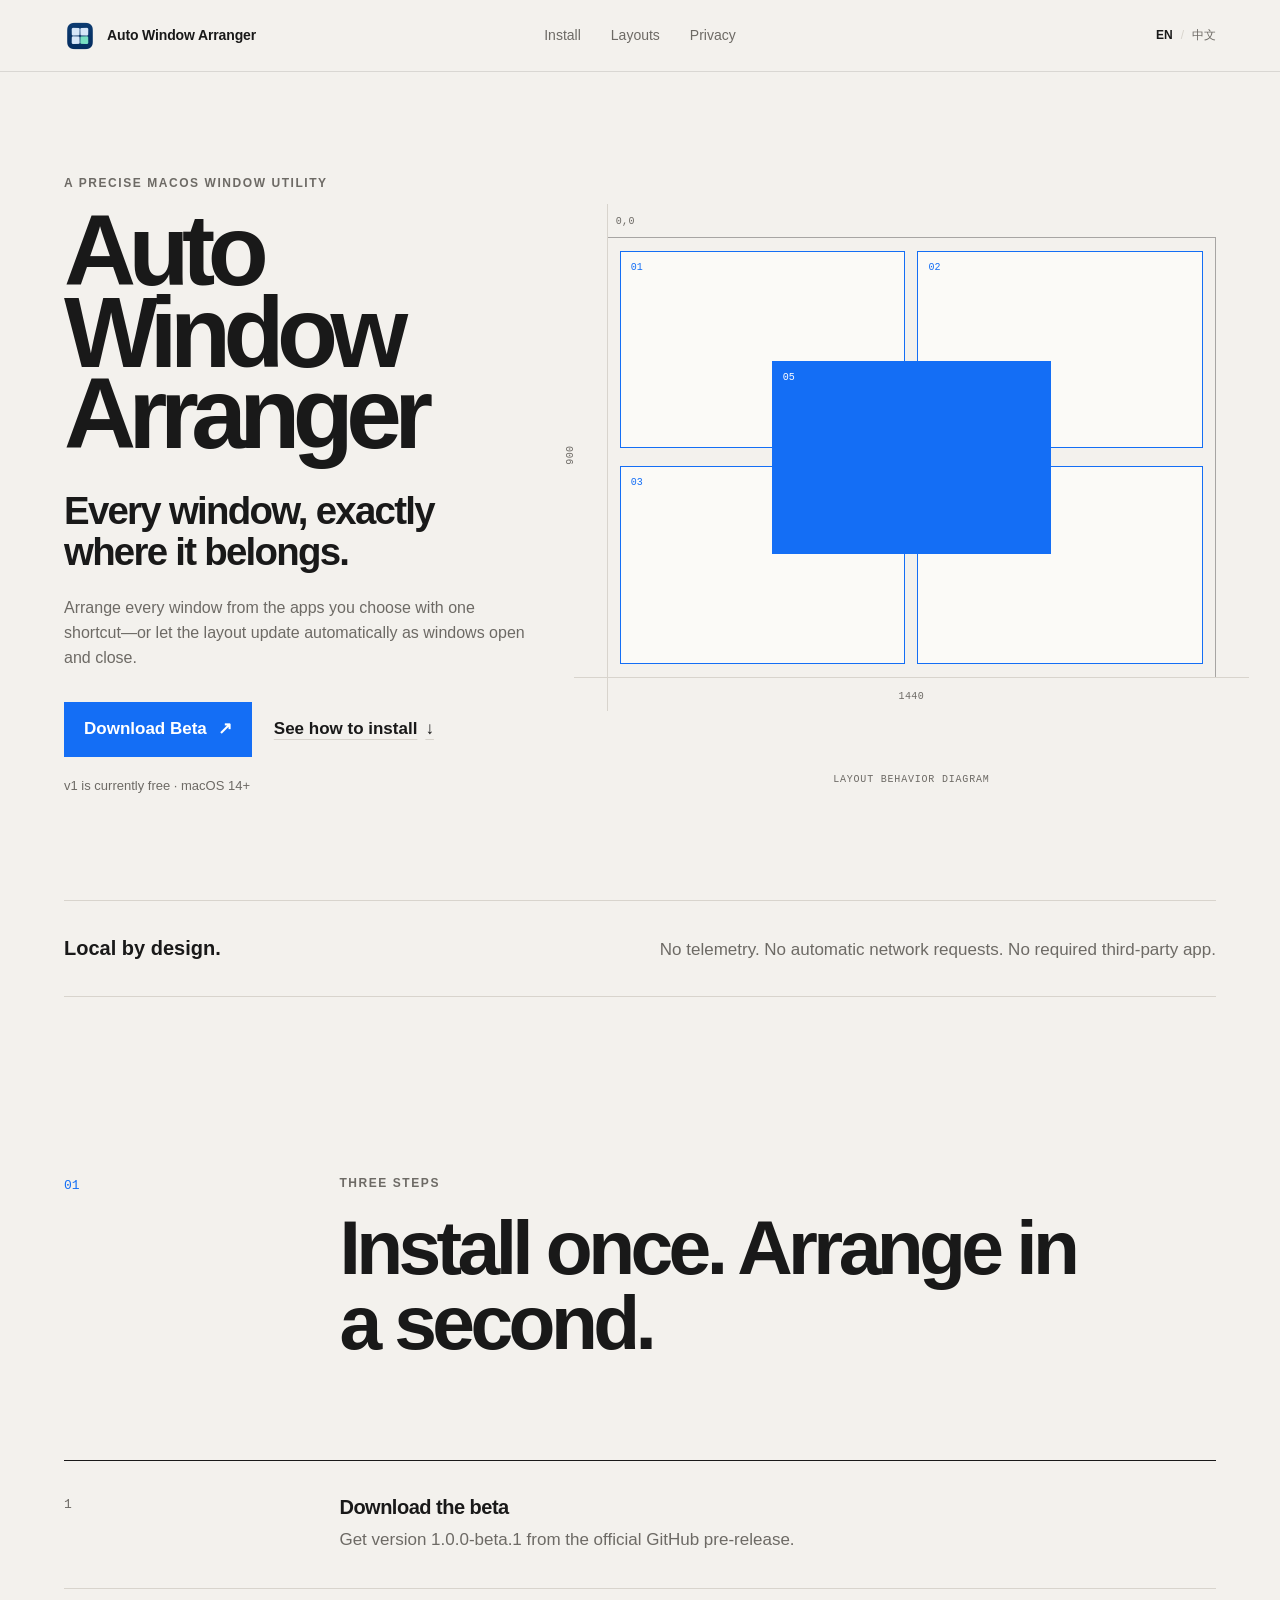
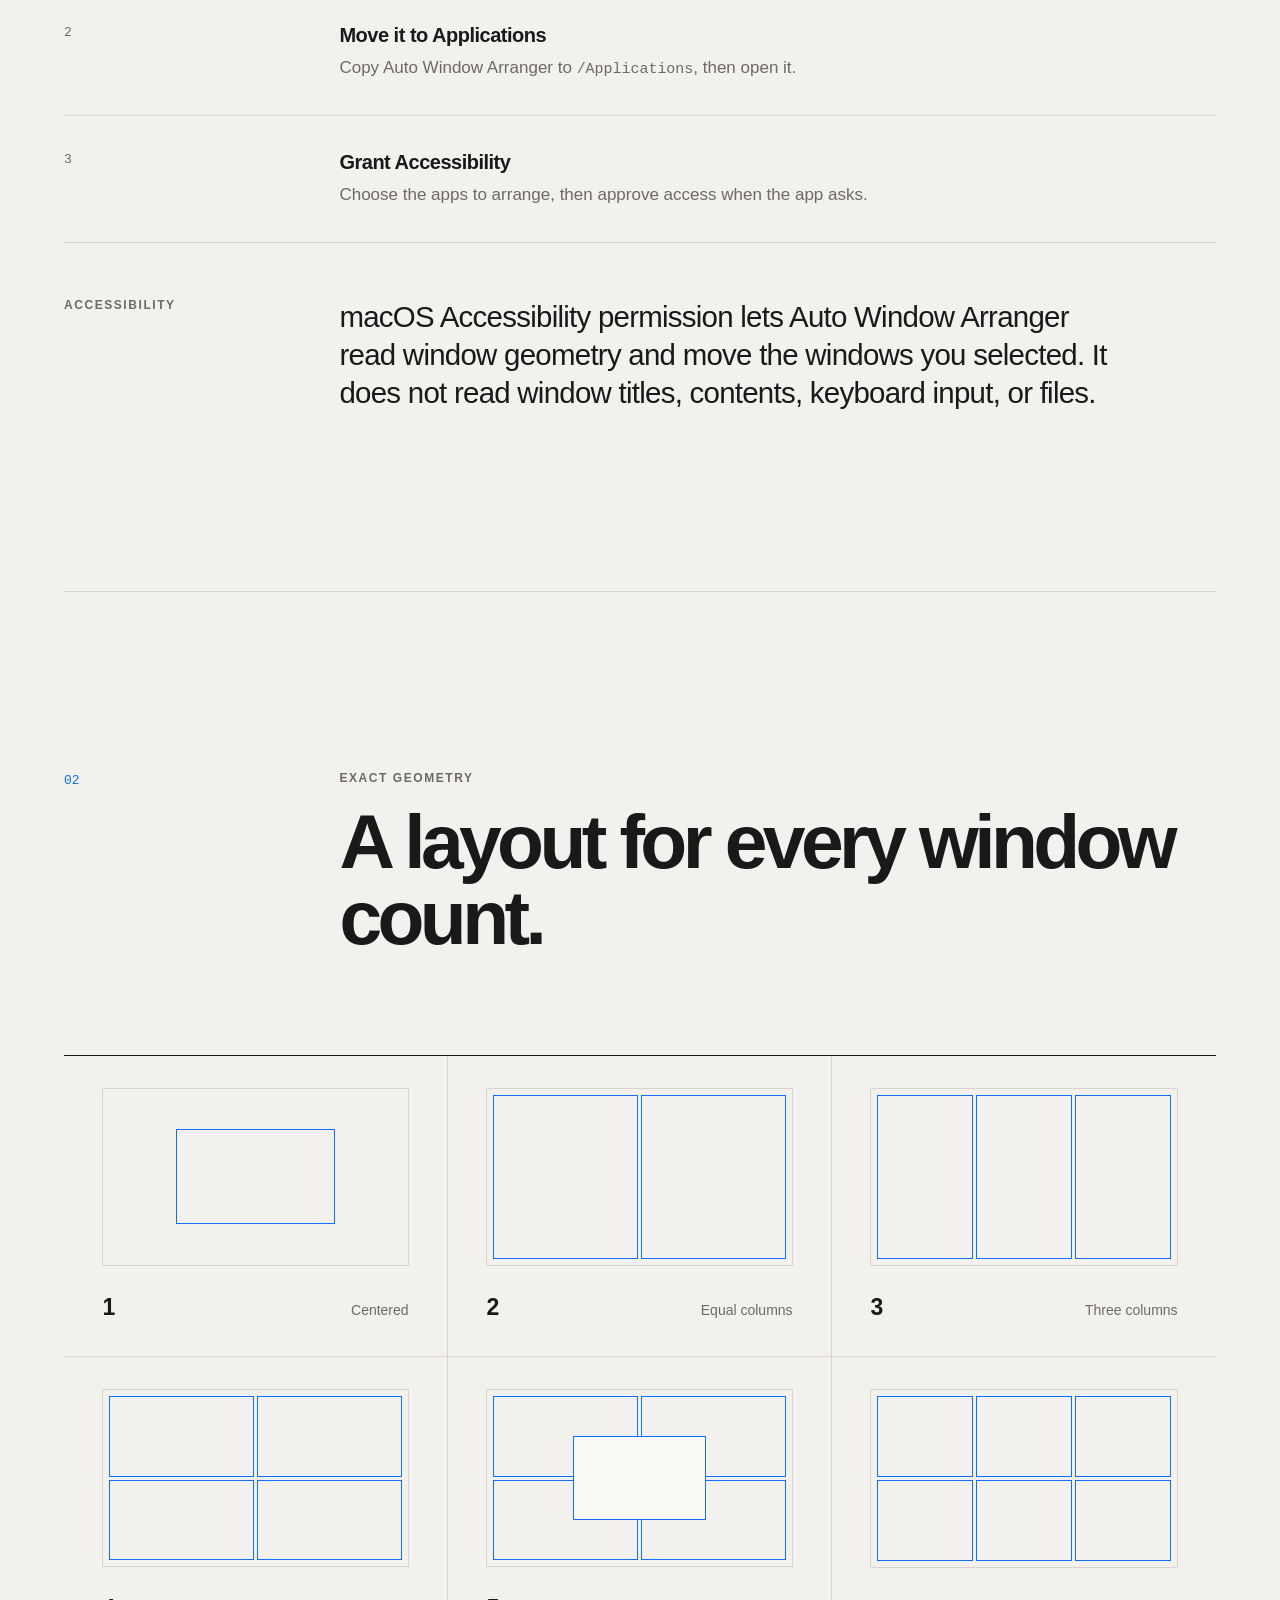
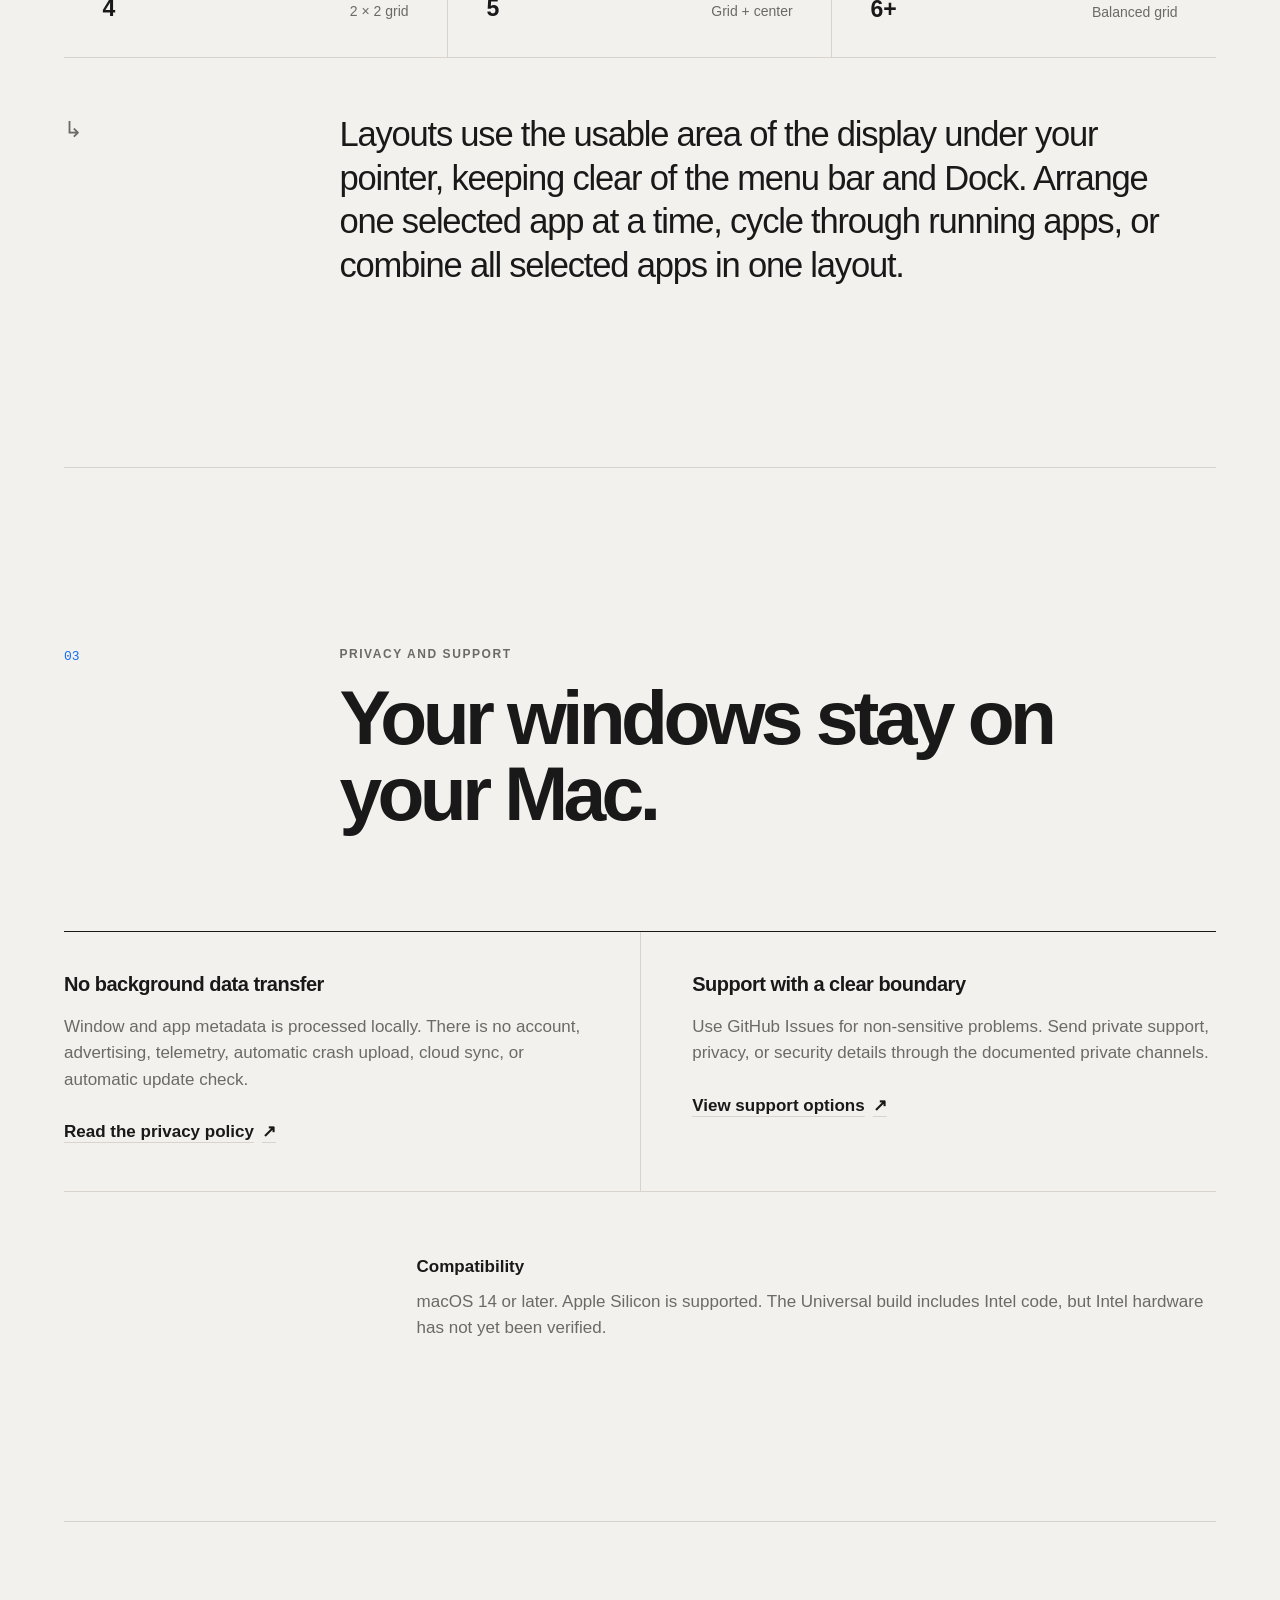
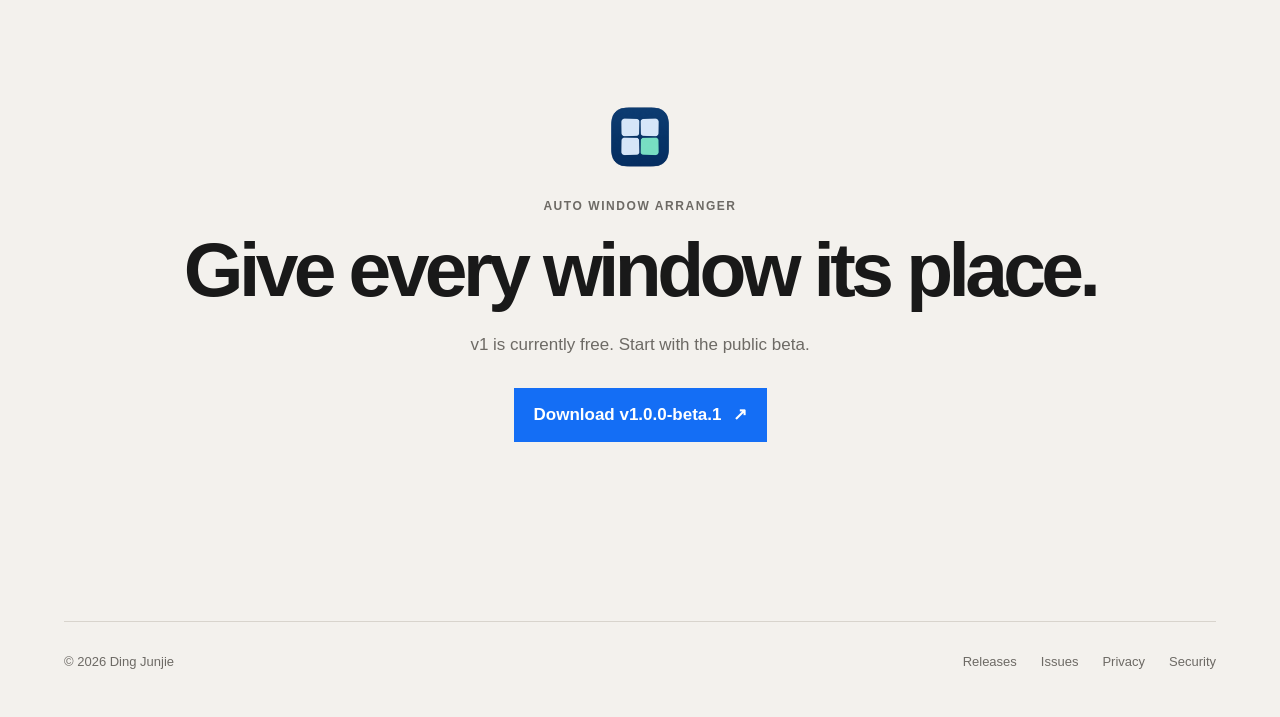
==== index.html @ bfa70429 "Publish beta website and documentation" ====
<!doctype html>
<html lang="en" data-current-language="en">
  <head>
    <meta charset="utf-8">
    <meta name="viewport" content="width=device-width, initial-scale=1">
    <meta name="color-scheme" content="light">
    <meta
      name="description"
      content="Auto Window Arranger precisely arranges the windows of apps you choose on macOS."
    >
    <title>Auto Window Arranger — Precise window layouts for macOS</title>
    <link rel="icon" type="image/png" href="assets/app-icon.png">
    <link rel="stylesheet" href="styles.css">
    <script src="app.js" defer></script>
  </head>
  <body>
    <a class="skip-link" href="#main-content">
      <span data-language="en">Skip to content</span>
      <span data-language="zh">跳到正文</span>
    </a>

    <header class="site-header">
      <a class="wordmark" href="#top" aria-label="Auto Window Arranger home">
        <img src="assets/app-icon.png" alt="" width="32" height="32">
        <span>Auto Window Arranger</span>
      </a>

      <nav class="site-nav" aria-label="Primary navigation">
        <a href="#install">
          <span data-language="en">Install</span>
          <span data-language="zh">安装</span>
        </a>
        <a href="#layouts">
          <span data-language="en">Layouts</span>
          <span data-language="zh">布局</span>
        </a>
        <a href="#privacy">
          <span data-language="en">Privacy</span>
          <span data-language="zh">隐私</span>
        </a>
      </nav>

      <div class="language-switch" aria-label="Language">
        <button type="button" data-language-option="en" aria-pressed="true">EN</button>
        <span aria-hidden="true">/</span>
        <button type="button" data-language-option="zh" aria-pressed="false">中文</button>
      </div>
    </header>

    <main id="main-content">
      <section class="hero" id="top">
        <div class="hero-copy">
          <p class="eyebrow">
            <span data-language="en">A precise macOS window utility</span>
            <span data-language="zh">精确的 macOS 窗口工具</span>
          </p>
          <h1>Auto Window<br>Arranger</h1>
          <p class="hero-promise">
            <span data-language="en">Every window, exactly where it belongs.</span>
            <span data-language="zh">让每个窗口，准确就位。</span>
          </p>
          <p class="hero-summary">
            <span data-language="en">
              Arrange every window from the apps you choose with one shortcut—or let the layout
              update automatically as windows open and close.
            </span>
            <span data-language="zh">
              一次快捷键，排列你所选 App 的全部窗口；窗口打开或关闭后，也可自动更新布局。
            </span>
          </p>
          <div class="hero-actions">
            <a
              class="button button-primary"
              href="https://github.com/junjie-xyz/auto-window-arranger/releases/tag/v1.0.0-beta.1"
            >
              <span data-language="en">Download Beta</span>
              <span data-language="zh">下载 Beta</span>
              <span aria-hidden="true">↗</span>
            </a>
            <a class="text-link" href="#install">
              <span data-language="en">See how to install</span>
              <span data-language="zh">查看安装步骤</span>
              <span aria-hidden="true">↓</span>
            </a>
          </div>
          <p class="availability">
            <span data-language="en">v1 is currently free · macOS 14+</span>
            <span data-language="zh">v1 当前免费 · 需要 macOS 14+</span>
          </p>
        </div>

        <figure class="geometry-stage">
          <div
            class="screen-outline"
            role="img"
            aria-label="Layout behavior diagram: five windows arranged into a precise grid, with the fifth centered above four equal tiles"
            data-aria-label-en="Layout behavior diagram: five windows arranged into a precise grid, with the fifth centered above four equal tiles"
            data-aria-label-zh="布局行为示意：五个窗口排列成精确网格，第五个窗口在四个等大窗口上方居中叠放"
          >
            <span class="screen-origin">0,0</span>
            <div class="window-tile window-tile-one"><span>01</span></div>
            <div class="window-tile window-tile-two"><span>02</span></div>
            <div class="window-tile window-tile-three"><span>03</span></div>
            <div class="window-tile window-tile-four"><span>04</span></div>
            <div class="window-tile window-tile-five"><span>05</span></div>
            <span class="dimension dimension-width">1440</span>
            <span class="dimension dimension-height">900</span>
          </div>
          <figcaption>
            <span data-language="en">Layout behavior diagram</span>
            <span data-language="zh">布局行为示意</span>
          </figcaption>
        </figure>
      </section>

      <section class="fact-line reveal" aria-label="Product facts">
        <p>
          <strong>
            <span data-language="en">Local by design.</span>
            <span data-language="zh">默认只在本机运行。</span>
          </strong>
          <span data-language="en">No telemetry. No automatic network requests. No required third-party app.</span>
          <span data-language="zh">无遥测、无自动联网，也不要求安装任何第三方 App。</span>
        </p>
      </section>

      <section class="section install-section" id="install">
        <div class="section-heading reveal">
          <p class="section-number">01</p>
          <div>
            <p class="eyebrow">
              <span data-language="en">Three steps</span>
              <span data-language="zh">三步开始</span>
            </p>
            <h2>
              <span data-language="en">Install once. Arrange in a second.</span>
              <span data-language="zh">安装一次，一秒排好。</span>
            </h2>
          </div>
        </div>

        <ol class="steps">
          <li class="reveal">
            <span class="step-index">1</span>
            <div>
              <h3>
                <span data-language="en">Download the beta</span>
                <span data-language="zh">下载 Beta</span>
              </h3>
              <p>
                <span data-language="en">Get version 1.0.0-beta.1 from the official GitHub pre-release.</span>
                <span data-language="zh">从官方 GitHub 预发布页面获取 1.0.0-beta.1。</span>
              </p>
            </div>
          </li>
          <li class="reveal">
            <span class="step-index">2</span>
            <div>
              <h3>
                <span data-language="en">Move it to Applications</span>
                <span data-language="zh">移入“应用程序”</span>
              </h3>
              <p>
                <span data-language="en">Copy Auto Window Arranger to <code>/Applications</code>, then open it.</span>
                <span data-language="zh">将 Auto Window Arranger 复制到 <code>/Applications</code>，然后打开。</span>
              </p>
            </div>
          </li>
          <li class="reveal">
            <span class="step-index">3</span>
            <div>
              <h3>
                <span data-language="en">Grant Accessibility</span>
                <span data-language="zh">授予辅助功能权限</span>
              </h3>
              <p>
                <span data-language="en">Choose the apps to arrange, then approve access when the app asks.</span>
                <span data-language="zh">选择要排列的 App，并在应用说明用途后主动授权。</span>
              </p>
            </div>
          </li>
        </ol>

        <div class="permission-note reveal">
          <p class="eyebrow">Accessibility</p>
          <p>
            <span data-language="en">
              macOS Accessibility permission lets Auto Window Arranger read window geometry and move
              the windows you selected. It does not read window titles, contents, keyboard input, or files.
            </span>
            <span data-language="zh">
              macOS 辅助功能权限让 Auto Window Arranger 读取窗口几何信息并移动你所选 App 的窗口；
              应用不会读取窗口标题、正文、键盘输入或文件。
            </span>
          </p>
        </div>
      </section>

      <section class="section layout-section" id="layouts">
        <div class="section-heading reveal">
          <p class="section-number">02</p>
          <div>
            <p class="eyebrow">
              <span data-language="en">Exact geometry</span>
              <span data-language="zh">精确几何</span>
            </p>
            <h2>
              <span data-language="en">A layout for every window count.</span>
              <span data-language="zh">每种窗口数量，都有清晰布局。</span>
            </h2>
          </div>
        </div>

        <div class="layout-list">
          <article class="layout-item reveal">
            <div class="layout-diagram layout-one" aria-hidden="true"><i></i></div>
            <div><strong>1</strong><span data-language="en">Centered</span><span data-language="zh">原尺寸居中</span></div>
          </article>
          <article class="layout-item reveal">
            <div class="layout-diagram layout-two" aria-hidden="true"><i></i><i></i></div>
            <div><strong>2</strong><span data-language="en">Equal columns</span><span data-language="zh">左右等分</span></div>
          </article>
          <article class="layout-item reveal">
            <div class="layout-diagram layout-three" aria-hidden="true"><i></i><i></i><i></i></div>
            <div><strong>3</strong><span data-language="en">Three columns</span><span data-language="zh">横向三等分</span></div>
          </article>
          <article class="layout-item reveal">
            <div class="layout-diagram layout-four" aria-hidden="true"><i></i><i></i><i></i><i></i></div>
            <div><strong>4</strong><span data-language="en">2 × 2 grid</span><span data-language="zh">2 × 2 宫格</span></div>
          </article>
          <article class="layout-item reveal">
            <div class="layout-diagram layout-five" aria-hidden="true"><i></i><i></i><i></i><i></i><i></i></div>
            <div><strong>5</strong><span data-language="en">Grid + center</span><span data-language="zh">宫格 + 居中叠放</span></div>
          </article>
          <article class="layout-item reveal">
            <div class="layout-diagram layout-six" aria-hidden="true"><i></i><i></i><i></i><i></i><i></i><i></i></div>
            <div><strong>6+</strong><span data-language="en">Balanced grid</span><span data-language="zh">自动等分网格</span></div>
          </article>
        </div>

        <div class="layout-copy reveal">
          <p>
            <span data-language="en">
              Layouts use the usable area of the display under your pointer, keeping clear of the menu bar and Dock.
              Arrange one selected app at a time, cycle through running apps, or combine all selected apps in one layout.
            </span>
            <span data-language="zh">
              布局使用鼠标所在显示器的可用区域，不遮挡菜单栏和 Dock。你可以一次排列一个所选 App、
              在运行中的 App 之间循环，或把所有所选 App 合并到同一布局。
            </span>
          </p>
        </div>
      </section>

      <section class="section trust-section" id="privacy">
        <div class="section-heading reveal">
          <p class="section-number">03</p>
          <div>
            <p class="eyebrow">
              <span data-language="en">Privacy and support</span>
              <span data-language="zh">隐私与支持</span>
            </p>
            <h2>
              <span data-language="en">Your windows stay on your Mac.</span>
              <span data-language="zh">你的窗口信息留在 Mac 上。</span>
            </h2>
          </div>
        </div>

        <div class="trust-columns">
          <div class="trust-column reveal">
            <h3>
              <span data-language="en">No background data transfer</span>
              <span data-language="zh">不在后台传输数据</span>
            </h3>
            <p>
              <span data-language="en">
                Window and app metadata is processed locally. There is no account, advertising, telemetry,
                automatic crash upload, cloud sync, or automatic update check.
              </span>
              <span data-language="zh">
                窗口与 App 元数据只在本机处理。应用不含账号、广告、遥测、自动崩溃上传、云同步或自动更新检查。
              </span>
            </p>
            <a class="text-link" href="https://github.com/junjie-xyz/auto-window-arranger/blob/main/docs/PRIVACY.md">
              <span data-language="en">Read the privacy policy</span>
              <span data-language="zh">阅读隐私政策</span>
              <span aria-hidden="true">↗</span>
            </a>
          </div>
          <div class="trust-column reveal">
            <h3>
              <span data-language="en">Support with a clear boundary</span>
              <span data-language="zh">边界清晰的支持渠道</span>
            </h3>
            <p>
              <span data-language="en">
                Use GitHub Issues for non-sensitive problems. Send private support, privacy, or security details through the documented private channels.
              </span>
              <span data-language="zh">
                非敏感问题请使用 GitHub Issues；私密支持、隐私或安全信息请通过文档中的私下渠道提交。
              </span>
            </p>
            <a class="text-link" href="https://github.com/junjie-xyz/auto-window-arranger/blob/main/docs/SUPPORT.md">
              <span data-language="en">View support options</span>
              <span data-language="zh">查看支持方式</span>
              <span aria-hidden="true">↗</span>
            </a>
          </div>
        </div>

        <div class="compatibility reveal">
          <p>
            <strong>
              <span data-language="en">Compatibility</span>
              <span data-language="zh">兼容性</span>
            </strong>
            <span data-language="en">
              macOS 14 or later. Apple Silicon is supported. The Universal build includes Intel code,
              but Intel hardware has not yet been verified.
            </span>
            <span data-language="zh">
              需要 macOS 14 或更高版本。支持 Apple Silicon。Universal 包含 Intel 代码，但 Intel 真机尚未验证。
            </span>
          </p>
        </div>
      </section>

      <section class="final-cta reveal">
        <img src="assets/app-icon.png" alt="" width="72" height="72">
        <p class="eyebrow">Auto Window Arranger</p>
        <h2>
          <span data-language="en">Give every window its place.</span>
          <span data-language="zh">让每个窗口，各就各位。</span>
        </h2>
        <p>
          <span data-language="en">v1 is currently free. Start with the public beta.</span>
          <span data-language="zh">v1 当前免费，从公开 Beta 开始使用。</span>
        </p>
        <a
          class="button button-primary"
          href="https://github.com/junjie-xyz/auto-window-arranger/releases/tag/v1.0.0-beta.1"
        >
          <span data-language="en">Download v1.0.0-beta.1</span>
          <span data-language="zh">下载 v1.0.0-beta.1</span>
          <span aria-hidden="true">↗</span>
        </a>
      </section>
    </main>

    <footer class="site-footer">
      <p>© 2026 Ding Junjie</p>
      <nav aria-label="Footer navigation">
        <a href="https://github.com/junjie-xyz/auto-window-arranger/releases">Releases</a>
        <a href="https://github.com/junjie-xyz/auto-window-arranger/issues">Issues</a>
        <a href="https://github.com/junjie-xyz/auto-window-arranger/blob/main/docs/PRIVACY.md">Privacy</a>
        <a href="https://github.com/junjie-xyz/auto-window-arranger/blob/main/SECURITY.md">Security</a>
      </nav>
    </footer>
  </body>
</html>
---- styles.css ----
:root {
  --background: #f3f1ed;
  --surface: #fbfaf7;
  --ink: #191919;
  --muted: #6d6a65;
  --line: #d8d4cd;
  --accent: #146ef5;
  --accent-dark: #0758ca;
  --header-height: 72px;
  --page-gutter: clamp(20px, 5vw, 80px);
  --content-width: 1280px;
}

* {
  box-sizing: border-box;
}

html {
  scroll-behavior: smooth;
}

body {
  margin: 0;
  background: var(--background);
  color: var(--ink);
  font-family: -apple-system, BlinkMacSystemFont, "SF Pro Text", "Helvetica Neue", sans-serif;
  font-size: 17px;
  line-height: 1.55;
  text-rendering: optimizeLegibility;
}

button,
a {
  font: inherit;
}

a {
  color: inherit;
}

img {
  display: block;
  max-width: 100%;
}

[data-language="zh"] {
  display: none;
}

html[data-current-language="zh"] [data-language="en"] {
  display: none;
}

html[data-current-language="zh"] [data-language="zh"] {
  display: inline;
}

.skip-link {
  position: fixed;
  top: 10px;
  left: 10px;
  z-index: 100;
  padding: 10px 14px;
  background: var(--ink);
  color: white;
  text-decoration: none;
  transform: translateY(-150%);
}

.skip-link:focus {
  transform: translateY(0);
}

.site-header {
  position: relative;
  z-index: 20;
  height: var(--header-height);
  display: grid;
  grid-template-columns: 1fr auto 1fr;
  align-items: center;
  gap: 24px;
  padding: 0 var(--page-gutter);
  border-bottom: 1px solid rgba(25, 25, 25, 0.12);
}

.wordmark {
  display: inline-flex;
  align-items: center;
  gap: 11px;
  width: fit-content;
  color: var(--ink);
  font-size: 14px;
  font-weight: 650;
  letter-spacing: -0.01em;
  text-decoration: none;
}

.wordmark img {
  border-radius: 8px;
}

.site-nav {
  display: flex;
  align-items: center;
  gap: 30px;
  font-size: 14px;
}

.site-nav a,
.site-footer a {
  color: var(--muted);
  text-decoration: none;
  transition: color 160ms ease;
}

.site-nav a:hover,
.site-footer a:hover {
  color: var(--accent);
}

.language-switch {
  justify-self: end;
  display: flex;
  align-items: center;
  gap: 8px;
  color: var(--line);
  font-size: 12px;
}

.language-switch button {
  padding: 4px 0;
  border: 0;
  background: transparent;
  color: var(--muted);
  cursor: pointer;
}

.language-switch button[aria-pressed="true"] {
  color: var(--ink);
  font-weight: 700;
}

.language-switch button:hover {
  color: var(--accent);
}

.hero {
  min-height: calc(100svh - var(--header-height));
  display: grid;
  grid-template-columns: minmax(310px, 0.88fr) minmax(440px, 1.12fr);
  align-items: center;
  gap: clamp(30px, 5vw, 100px);
  padding: clamp(56px, 8vh, 100px) var(--page-gutter);
  overflow: hidden;
}

.hero-copy {
  position: relative;
  z-index: 2;
  min-width: 0;
  max-width: 670px;
}

.eyebrow {
  margin: 0 0 18px;
  color: var(--muted);
  font-size: 12px;
  font-weight: 700;
  letter-spacing: 0.13em;
  line-height: 1.3;
  text-transform: uppercase;
}

h1,
h2,
h3,
p {
  text-wrap: pretty;
}

h1 {
  margin: 0;
  font-size: clamp(64px, 7.8vw, 130px);
  font-weight: 720;
  letter-spacing: -0.075em;
  line-height: 0.82;
}

.hero-promise {
  max-width: 570px;
  margin: 36px 0 0;
  font-size: clamp(27px, 3vw, 46px);
  font-weight: 590;
  letter-spacing: -0.045em;
  line-height: 1.05;
}

.hero-summary {
  max-width: 590px;
  margin: 24px 0 0;
  color: var(--muted);
  font-size: clamp(16px, 1.2vw, 19px);
}

.hero-actions {
  display: flex;
  align-items: center;
  flex-wrap: wrap;
  gap: 22px;
  margin-top: 32px;
}

.button {
  display: inline-flex;
  align-items: center;
  justify-content: center;
  gap: 11px;
  min-height: 50px;
  padding: 13px 19px;
  border: 1px solid transparent;
  text-decoration: none;
  transition: background-color 160ms ease, border-color 160ms ease, transform 160ms ease;
}

.button-primary {
  background: var(--accent);
  color: white;
  font-weight: 650;
}

.button-primary:hover {
  background: var(--accent-dark);
  transform: translateY(-2px);
}

.text-link {
  display: inline-flex;
  align-items: center;
  gap: 8px;
  color: var(--ink);
  font-weight: 620;
  text-decoration-color: var(--line);
  text-decoration-thickness: 1px;
  text-underline-offset: 5px;
  transition: color 160ms ease, text-decoration-color 160ms ease;
}

.text-link:hover {
  color: var(--accent);
  text-decoration-color: var(--accent);
}

.availability {
  margin: 19px 0 0;
  color: var(--muted);
  font-size: 13px;
}

.geometry-stage {
  position: relative;
  min-height: min(67vh, 720px);
  display: grid;
  grid-template-rows: 1fr auto;
  place-items: center;
  gap: 42px;
  margin: 0;
}

.geometry-stage figcaption {
  color: var(--muted);
  font-family: ui-monospace, "SFMono-Regular", Menlo, monospace;
  font-size: 10px;
  letter-spacing: 0.08em;
  text-transform: uppercase;
}

.screen-outline {
  position: relative;
  width: min(100%, 720px);
  aspect-ratio: 1.38;
  border: 1px solid rgba(25, 25, 25, 0.35);
}

.screen-outline::before,
.screen-outline::after {
  position: absolute;
  content: "";
  background: var(--line);
}

.screen-outline::before {
  right: -34px;
  bottom: -1px;
  left: -34px;
  height: 1px;
}

.screen-outline::after {
  top: -34px;
  bottom: -34px;
  left: -1px;
  width: 1px;
}

.screen-origin,
.dimension {
  position: absolute;
  color: var(--muted);
  font-family: ui-monospace, "SFMono-Regular", Menlo, monospace;
  font-size: 10px;
  letter-spacing: 0.04em;
}

.screen-origin {
  top: -24px;
  left: 8px;
}

.dimension-width {
  bottom: -27px;
  left: 50%;
  transform: translateX(-50%);
}

.dimension-height {
  top: 50%;
  left: -47px;
  transform: rotate(-90deg) translateX(50%);
}

.window-tile {
  position: absolute;
  border: 1px solid var(--accent);
  background: var(--surface);
  color: var(--accent);
  transition: background-color 220ms ease, color 220ms ease, transform 220ms ease;
}

.window-tile span {
  position: absolute;
  top: 8px;
  left: 10px;
  font-family: ui-monospace, "SFMono-Regular", Menlo, monospace;
  font-size: 10px;
}

.window-tile-one {
  top: 3%;
  left: 2%;
  width: 47%;
  height: 45%;
}

.window-tile-two {
  top: 3%;
  right: 2%;
  width: 47%;
  height: 45%;
}

.window-tile-three {
  bottom: 3%;
  left: 2%;
  width: 47%;
  height: 45%;
}

.window-tile-four {
  right: 2%;
  bottom: 3%;
  width: 47%;
  height: 45%;
}

.window-tile-five {
  top: 28%;
  left: 27%;
  z-index: 2;
  width: 46%;
  height: 44%;
  background: var(--accent);
  color: white;
}

.screen-outline:hover .window-tile-five {
  transform: translate(8px, -8px);
}

.fact-line,
.section,
.final-cta,
.site-footer {
  width: min(100% - (var(--page-gutter) * 2), var(--content-width));
  margin-inline: auto;
}

.fact-line {
  padding: 32px 0;
  border-top: 1px solid var(--line);
  border-bottom: 1px solid var(--line);
}

.fact-line p {
  display: flex;
  align-items: baseline;
  justify-content: space-between;
  gap: 32px;
  margin: 0;
  color: var(--muted);
}

.fact-line strong {
  color: var(--ink);
  font-size: 20px;
}

.section {
  padding: clamp(100px, 14vw, 190px) 0;
  border-bottom: 1px solid var(--line);
}

.section-heading {
  display: grid;
  grid-template-columns: minmax(120px, 0.28fr) 1fr;
  align-items: start;
  gap: 30px;
  margin-bottom: clamp(60px, 8vw, 100px);
}

.section-number {
  margin: 0;
  color: var(--accent);
  font-family: ui-monospace, "SFMono-Regular", Menlo, monospace;
  font-size: 13px;
}

h2 {
  max-width: 900px;
  margin: 0;
  font-size: clamp(42px, 6vw, 84px);
  font-weight: 640;
  letter-spacing: -0.06em;
  line-height: 0.98;
}

h3 {
  margin: 0;
  font-size: 20px;
  font-weight: 650;
  letter-spacing: -0.025em;
  line-height: 1.2;
}

.steps {
  margin: 0;
  padding: 0;
  border-top: 1px solid var(--ink);
  list-style: none;
}

.steps li {
  display: grid;
  grid-template-columns: minmax(120px, 0.28fr) 1fr;
  gap: 30px;
  padding: 34px 0;
  border-bottom: 1px solid var(--line);
}

.step-index {
  color: var(--muted);
  font-family: ui-monospace, "SFMono-Regular", Menlo, monospace;
  font-size: 13px;
}

.steps p {
  max-width: 650px;
  margin: 8px 0 0;
  color: var(--muted);
}

code {
  font-family: ui-monospace, "SFMono-Regular", Menlo, monospace;
  font-size: 0.88em;
}

.permission-note {
  display: grid;
  grid-template-columns: minmax(120px, 0.28fr) 1fr;
  gap: 30px;
  margin-top: 55px;
}

.permission-note p:last-child {
  max-width: 790px;
  margin: 0;
  font-size: clamp(20px, 2.3vw, 32px);
  letter-spacing: -0.025em;
  line-height: 1.28;
}

.layout-list {
  display: grid;
  grid-template-columns: repeat(3, 1fr);
  border-top: 1px solid var(--ink);
}

.layout-item {
  min-width: 0;
  padding: 32px clamp(18px, 3vw, 42px) 30px;
  border-right: 1px solid var(--line);
  border-bottom: 1px solid var(--line);
}

.layout-item:nth-child(3n) {
  border-right: 0;
}

.layout-item > div:last-child {
  display: flex;
  align-items: baseline;
  justify-content: space-between;
  gap: 16px;
  margin-top: 24px;
  color: var(--muted);
  font-size: 14px;
}

.layout-item strong {
  color: var(--ink);
  font-size: 23px;
}

.layout-diagram {
  position: relative;
  display: grid;
  gap: 3px;
  width: 100%;
  aspect-ratio: 1.72;
  border: 1px solid var(--line);
  padding: 6px;
}

.layout-diagram i {
  display: block;
  border: 1px solid var(--accent);
  background: transparent;
  transition: background-color 180ms ease, transform 180ms ease;
}

.layout-item:hover .layout-diagram i {
  background: var(--accent);
}

.layout-item:hover .layout-diagram i:nth-child(even) {
  transform: translateY(-2px);
}

.layout-one {
  display: block;
}

.layout-one i {
  position: absolute;
  inset: 23% 24%;
}

.layout-two,
.layout-three {
  grid-template-columns: repeat(2, 1fr);
}

.layout-three {
  grid-template-columns: repeat(3, 1fr);
}

.layout-four,
.layout-five,
.layout-six {
  grid-template-columns: repeat(2, 1fr);
  grid-template-rows: repeat(2, 1fr);
}

.layout-five i:nth-child(5) {
  position: absolute;
  inset: 26% 28%;
  background: var(--surface);
}

.layout-item:hover .layout-five i:nth-child(5) {
  background: var(--accent);
  transform: translate(4px, -4px);
}

.layout-six {
  grid-template-columns: repeat(3, 1fr);
}

.layout-copy {
  display: grid;
  grid-template-columns: minmax(120px, 0.28fr) 1fr;
  gap: 30px;
  margin-top: 55px;
}

.layout-copy::before {
  color: var(--muted);
  content: "↳";
  font-size: 22px;
}

.layout-copy p {
  max-width: 860px;
  margin: 0;
  font-size: clamp(21px, 2.7vw, 36px);
  letter-spacing: -0.035em;
  line-height: 1.26;
}

.trust-columns {
  display: grid;
  grid-template-columns: repeat(2, 1fr);
  border-top: 1px solid var(--ink);
}

.trust-column {
  padding: 40px clamp(0px, 4vw, 60px) 46px 0;
  border-bottom: 1px solid var(--line);
}

.trust-column + .trust-column {
  padding-right: 0;
  padding-left: clamp(0px, 4vw, 60px);
  border-left: 1px solid var(--line);
}

.trust-column p {
  max-width: 520px;
  margin: 18px 0 26px;
  color: var(--muted);
}

.compatibility {
  margin-top: 62px;
  padding-left: calc(28% + 30px);
}

.compatibility p {
  max-width: 800px;
  margin: 0;
  color: var(--muted);
}

.compatibility strong {
  display: block;
  margin-bottom: 8px;
  color: var(--ink);
}

.final-cta {
  min-height: 72vh;
  display: flex;
  flex-direction: column;
  align-items: center;
  justify-content: center;
  padding: clamp(100px, 14vw, 190px) 0;
  text-align: center;
}

.final-cta img {
  margin-bottom: 26px;
  border-radius: 17px;
}

.final-cta h2 {
  max-width: 920px;
}

.final-cta > p:not(.eyebrow) {
  margin: 24px 0 30px;
  color: var(--muted);
}

.site-footer {
  display: flex;
  align-items: center;
  justify-content: space-between;
  gap: 30px;
  padding: 30px 0 44px;
  border-top: 1px solid var(--line);
  color: var(--muted);
  font-size: 13px;
}

.site-footer p {
  margin: 0;
}

.site-footer nav {
  display: flex;
  flex-wrap: wrap;
  gap: 24px;
}

.motion-ready .window-tile {
  opacity: 0;
  transform: translateY(18px) scale(0.985);
}

.motion-ready.is-ready .window-tile {
  opacity: 1;
  transform: none;
  transition: opacity 420ms ease, transform 520ms cubic-bezier(0.2, 0.75, 0.3, 1), background-color 220ms ease, color 220ms ease;
}

.motion-ready.is-ready .window-tile-two {
  transition-delay: 70ms;
}

.motion-ready.is-ready .window-tile-three {
  transition-delay: 140ms;
}

.motion-ready.is-ready .window-tile-four {
  transition-delay: 210ms;
}

.motion-ready.is-ready .window-tile-five {
  transition-delay: 340ms;
}

.motion-ready .reveal {
  opacity: 0;
  transform: translateY(24px);
  transition: opacity 480ms ease, transform 560ms cubic-bezier(0.2, 0.75, 0.3, 1);
}

.motion-ready .reveal.is-visible {
  opacity: 1;
  transform: translateY(0);
}

:focus-visible {
  outline: 3px solid var(--accent);
  outline-offset: 4px;
}

@media (max-width: 980px) {
  .site-header {
    grid-template-columns: 1fr auto;
  }

  .site-nav {
    display: none;
  }

  .hero {
    grid-template-columns: minmax(0, 1fr);
    padding-top: 72px;
  }

  .geometry-stage {
    min-height: auto;
    padding: 30px 30px 35px;
  }

  .screen-outline {
    width: min(86vw, 680px);
  }

  .layout-list {
    grid-template-columns: repeat(2, 1fr);
  }

  .layout-item:nth-child(3n) {
    border-right: 1px solid var(--line);
  }

  .layout-item:nth-child(2n) {
    border-right: 0;
  }

}

@media (max-width: 680px) {
  :root {
    --header-height: 64px;
  }

  body {
    font-size: 16px;
  }

  .site-header {
    gap: 14px;
  }

  .wordmark span {
    display: none;
  }

  .hero {
    min-height: auto;
    padding-top: 62px;
    padding-bottom: 76px;
  }

  h1 {
    font-size: clamp(48px, 13.5vw, 60px);
  }

  .hero-promise {
    margin-top: 28px;
  }

  .geometry-stage {
    padding: 26px 23px 30px;
  }

  .dimension-height {
    left: -41px;
  }

  .fact-line p {
    display: block;
  }

  .fact-line strong {
    display: block;
    margin-bottom: 7px;
  }

  .section-heading,
  .steps li,
  .permission-note,
  .layout-copy {
    grid-template-columns: 1fr;
    gap: 18px;
  }

  .section-heading {
    margin-bottom: 54px;
  }

  .layout-list {
    grid-template-columns: 1fr;
  }

  .layout-item,
  .layout-item:nth-child(3n) {
    border-right: 0;
  }

  .layout-copy::before {
    display: none;
  }

  .trust-columns {
    grid-template-columns: 1fr;
  }

  .trust-column,
  .trust-column + .trust-column {
    padding-right: 0;
    padding-left: 0;
    border-left: 0;
  }

  .compatibility {
    padding-left: 0;
  }

  .site-footer {
    align-items: flex-start;
    flex-direction: column;
  }
}

@media (prefers-reduced-motion: reduce) {
  html {
    scroll-behavior: auto;
  }

  *,
  *::before,
  *::after {
    animation-duration: 0.01ms !important;
    animation-iteration-count: 1 !important;
    scroll-behavior: auto !important;
    transition-duration: 0.01ms !important;
    transition-delay: 0ms !important;
  }

  .motion-ready .window-tile,
  .motion-ready .reveal {
    opacity: 1;
    transform: none;
  }
}
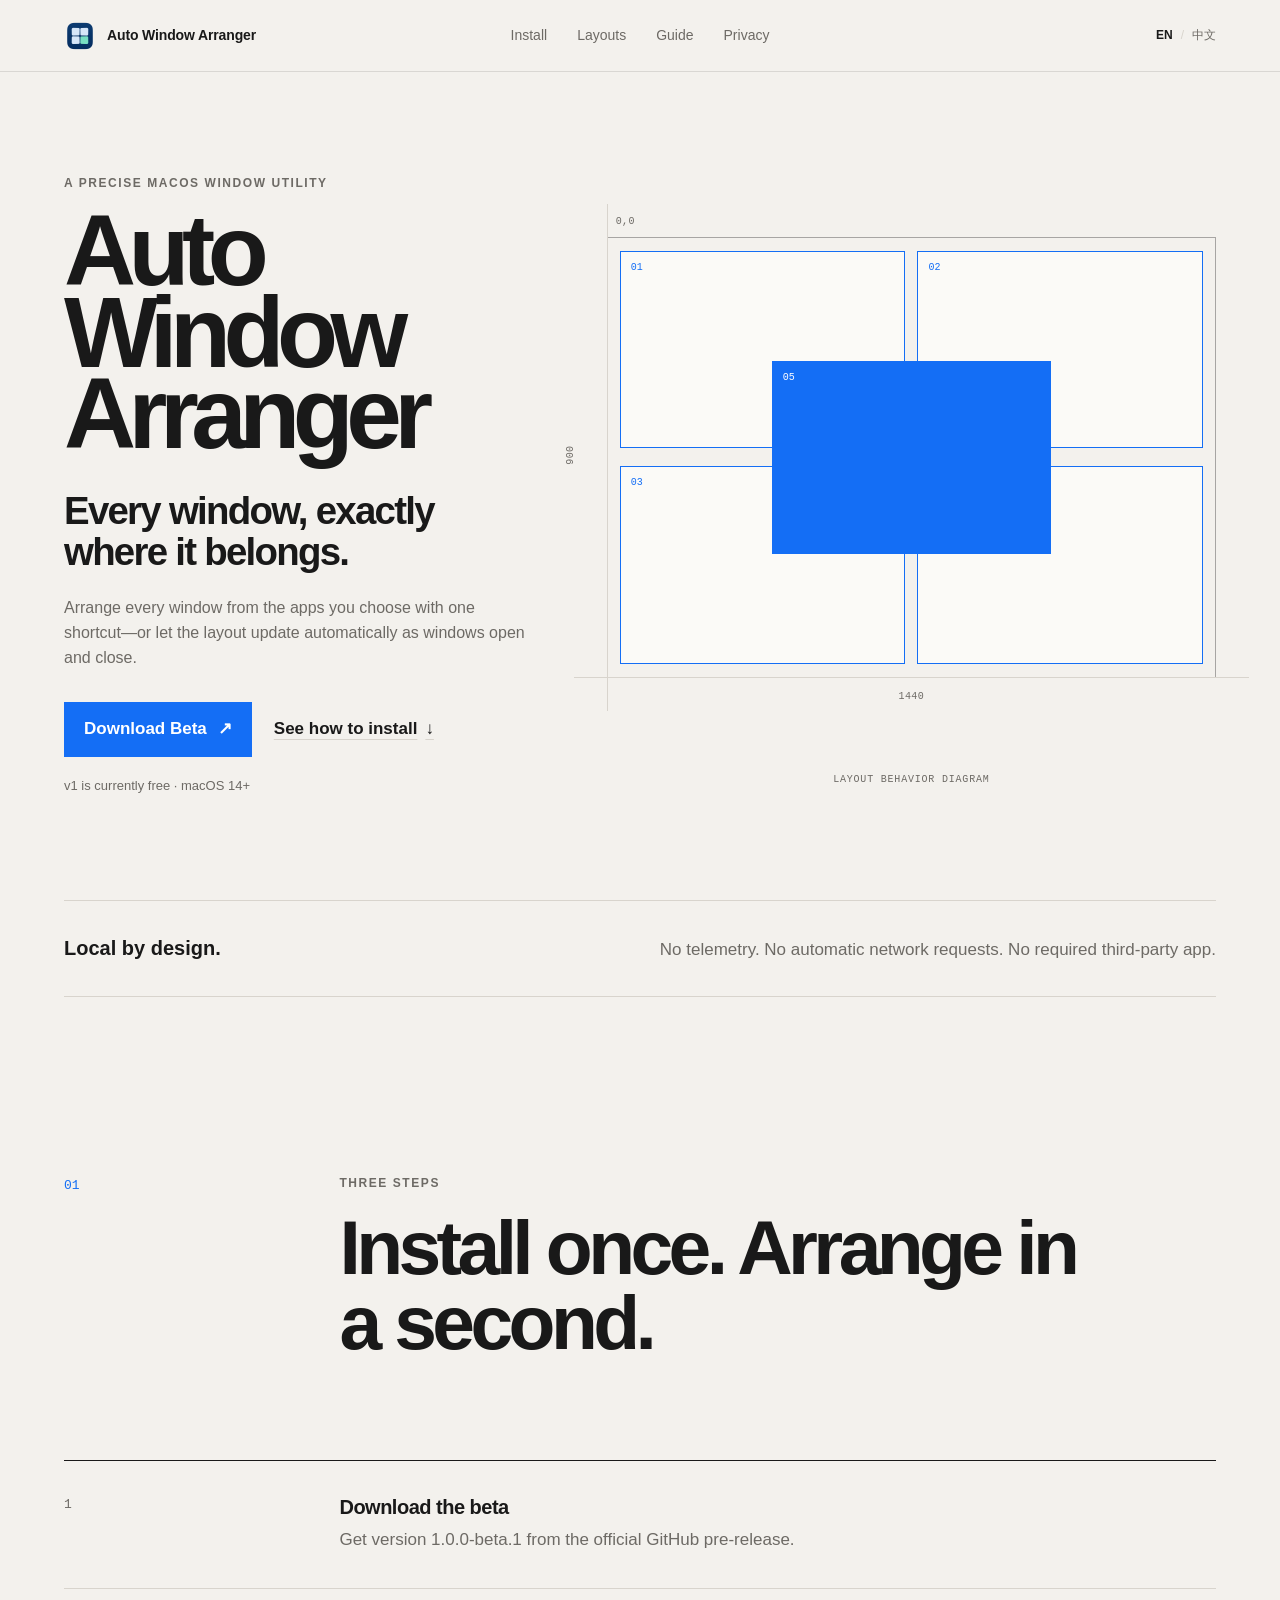
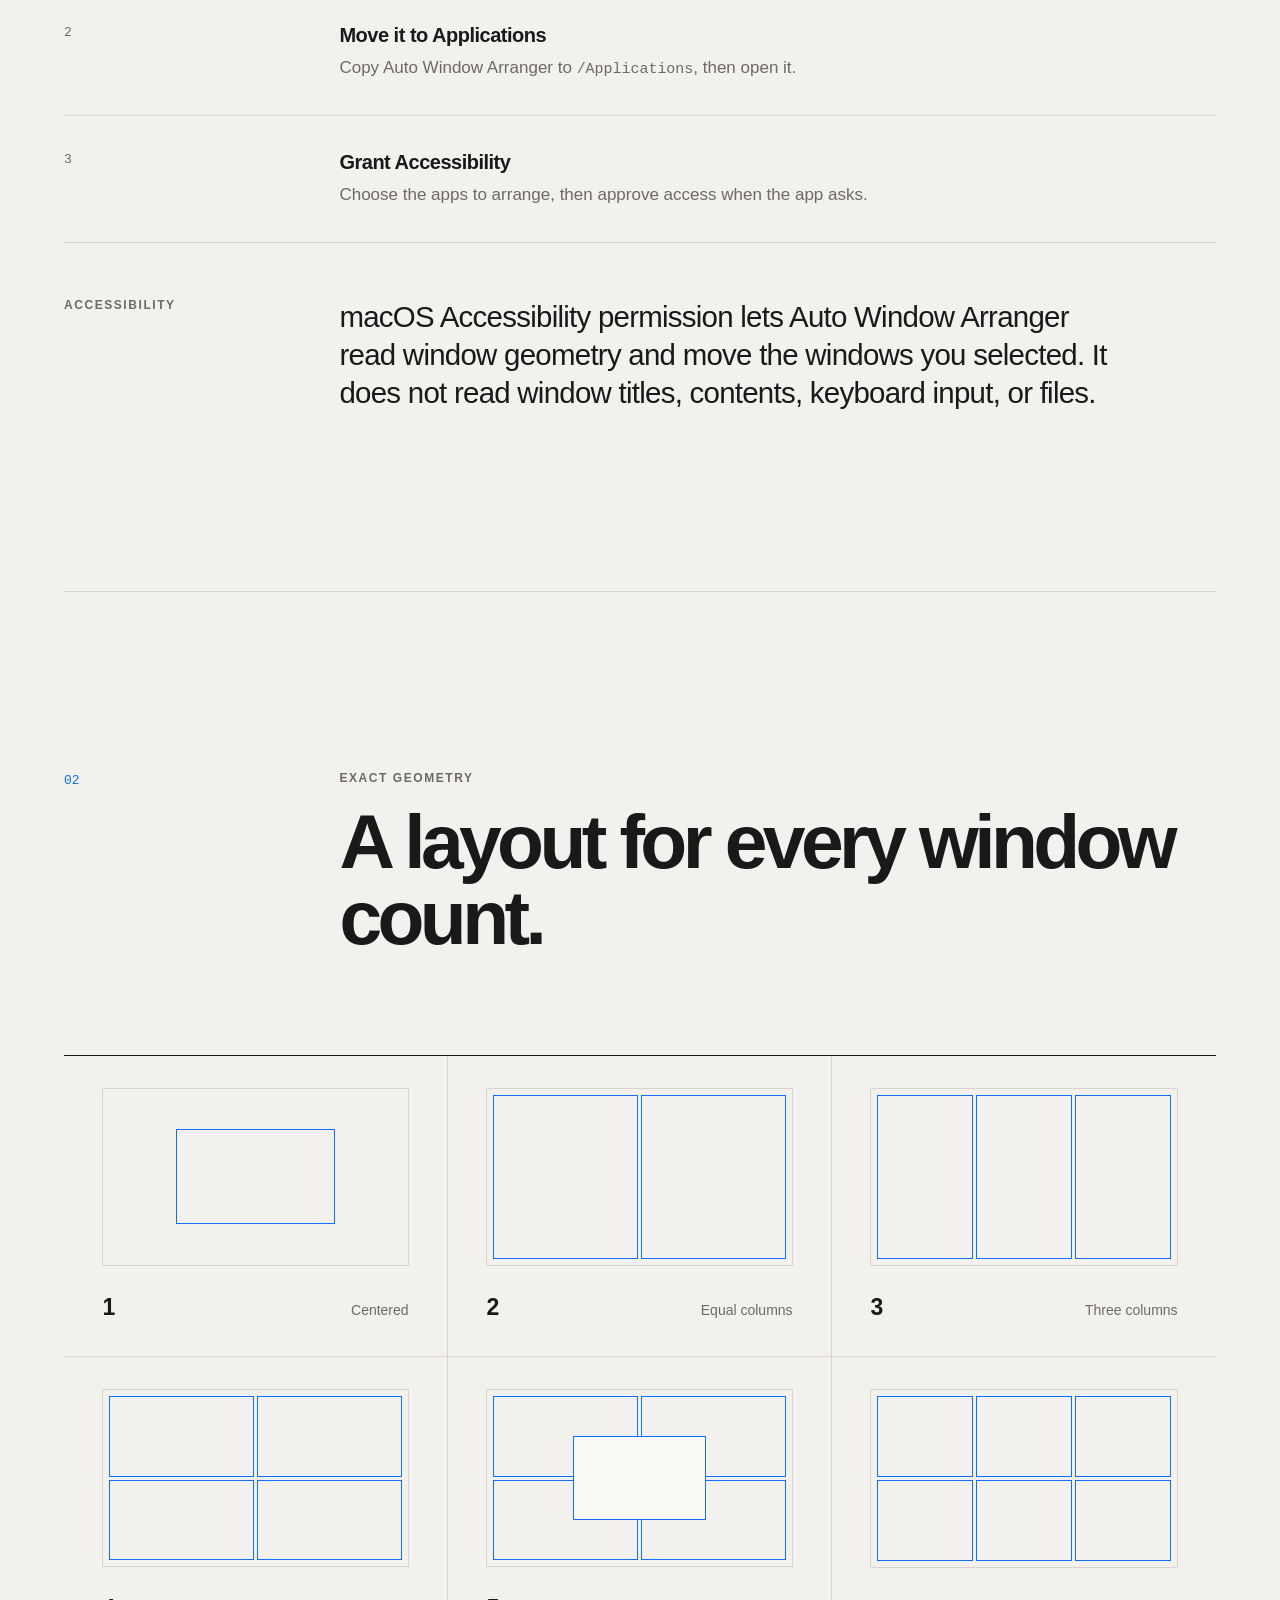
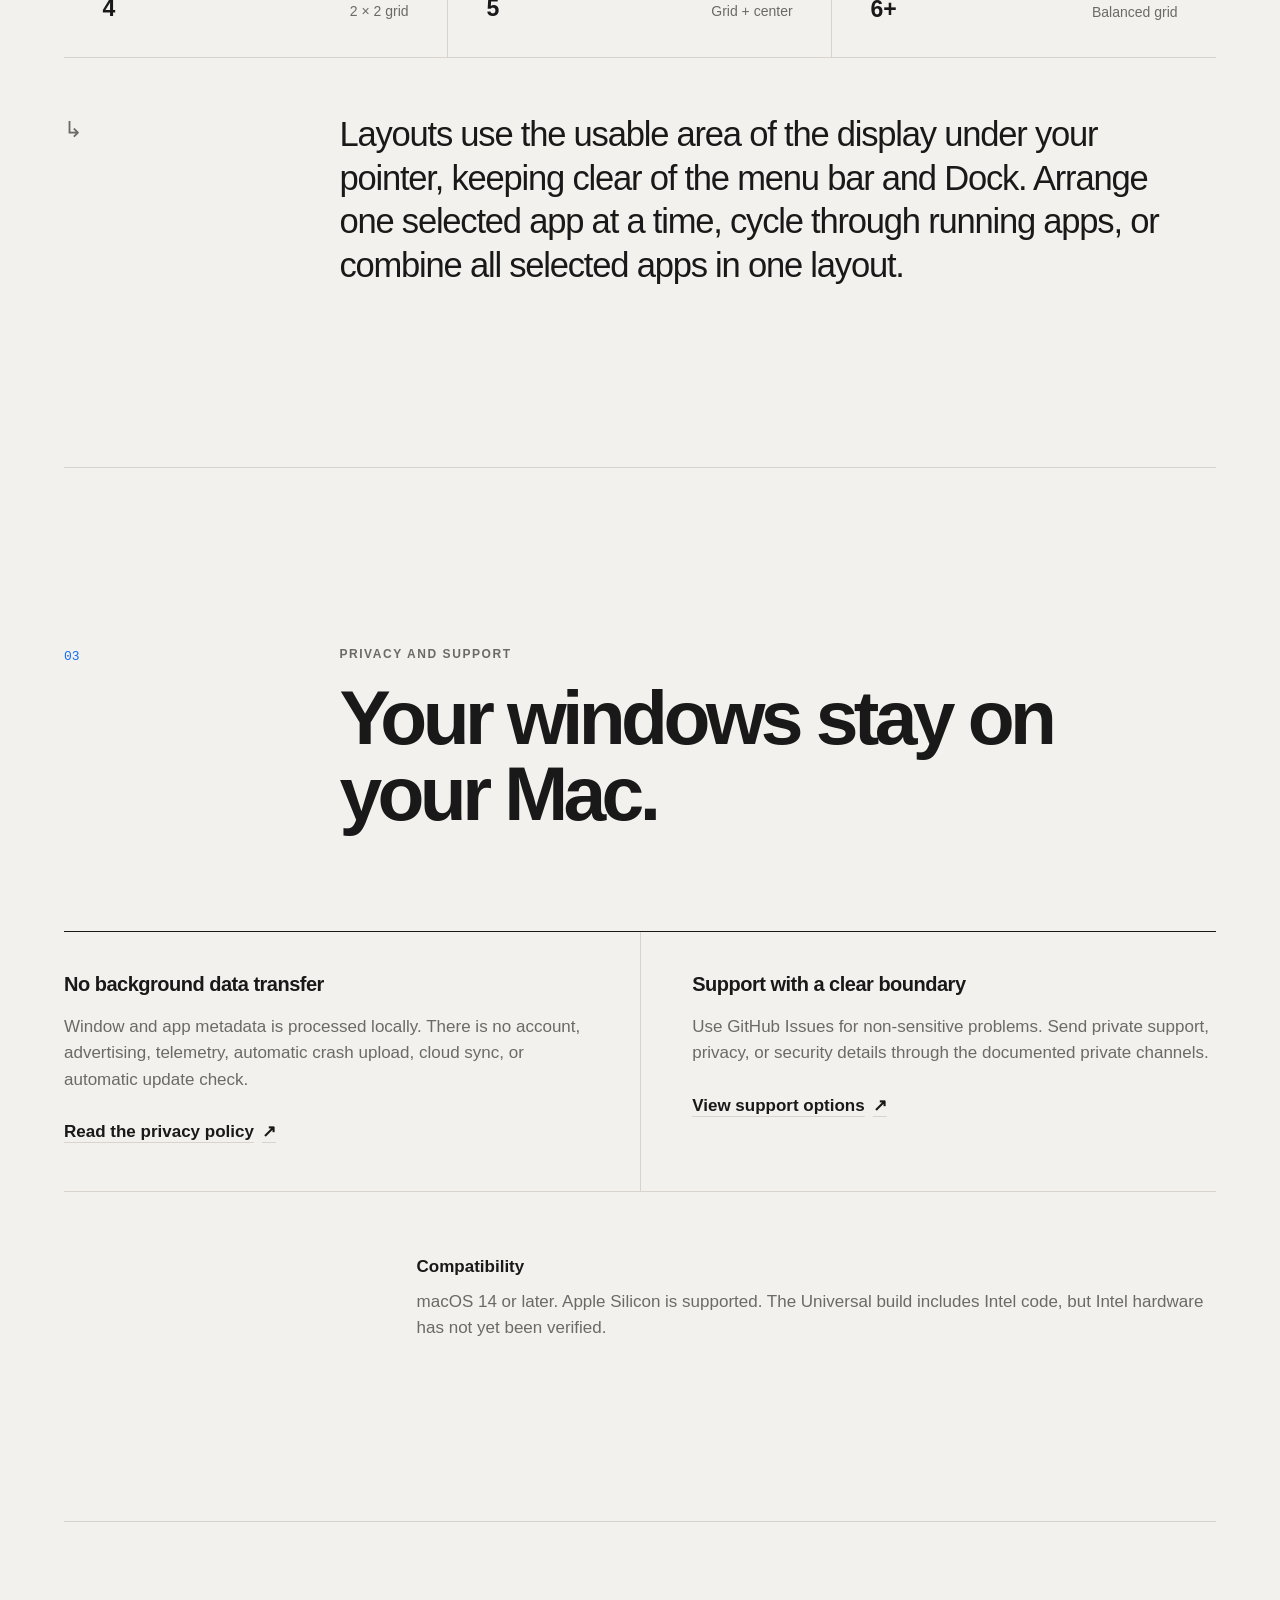
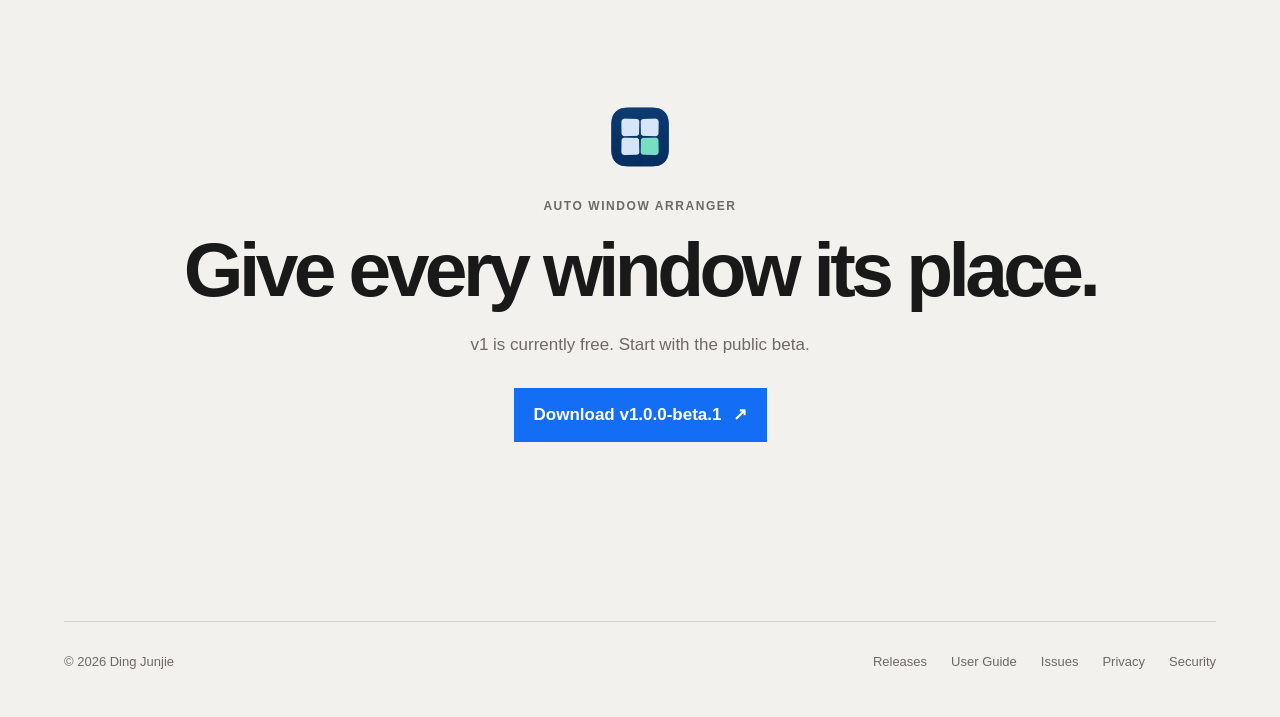
==== commit dade79f5: "Publish user guide" ====
--- a/index.html
+++ b/index.html
@@ -33,6 +33,10 @@
         <a href="#layouts">
           <span data-language="en">Layouts</span>
           <span data-language="zh">布局</span>
+        </a>
+        <a href="https://github.com/junjie-xyz/auto-window-arranger/blob/main/docs/USER_GUIDE.md">
+          <span data-language="en">Guide</span>
+          <span data-language="zh">指南</span>
         </a>
         <a href="#privacy">
           <span data-language="en">Privacy</span>
@@ -352,6 +356,7 @@
       <p>© 2026 Ding Junjie</p>
       <nav aria-label="Footer navigation">
         <a href="https://github.com/junjie-xyz/auto-window-arranger/releases">Releases</a>
+        <a href="https://github.com/junjie-xyz/auto-window-arranger/blob/main/docs/USER_GUIDE.md">User Guide</a>
         <a href="https://github.com/junjie-xyz/auto-window-arranger/issues">Issues</a>
         <a href="https://github.com/junjie-xyz/auto-window-arranger/blob/main/docs/PRIVACY.md">Privacy</a>
         <a href="https://github.com/junjie-xyz/auto-window-arranger/blob/main/SECURITY.md">Security</a>
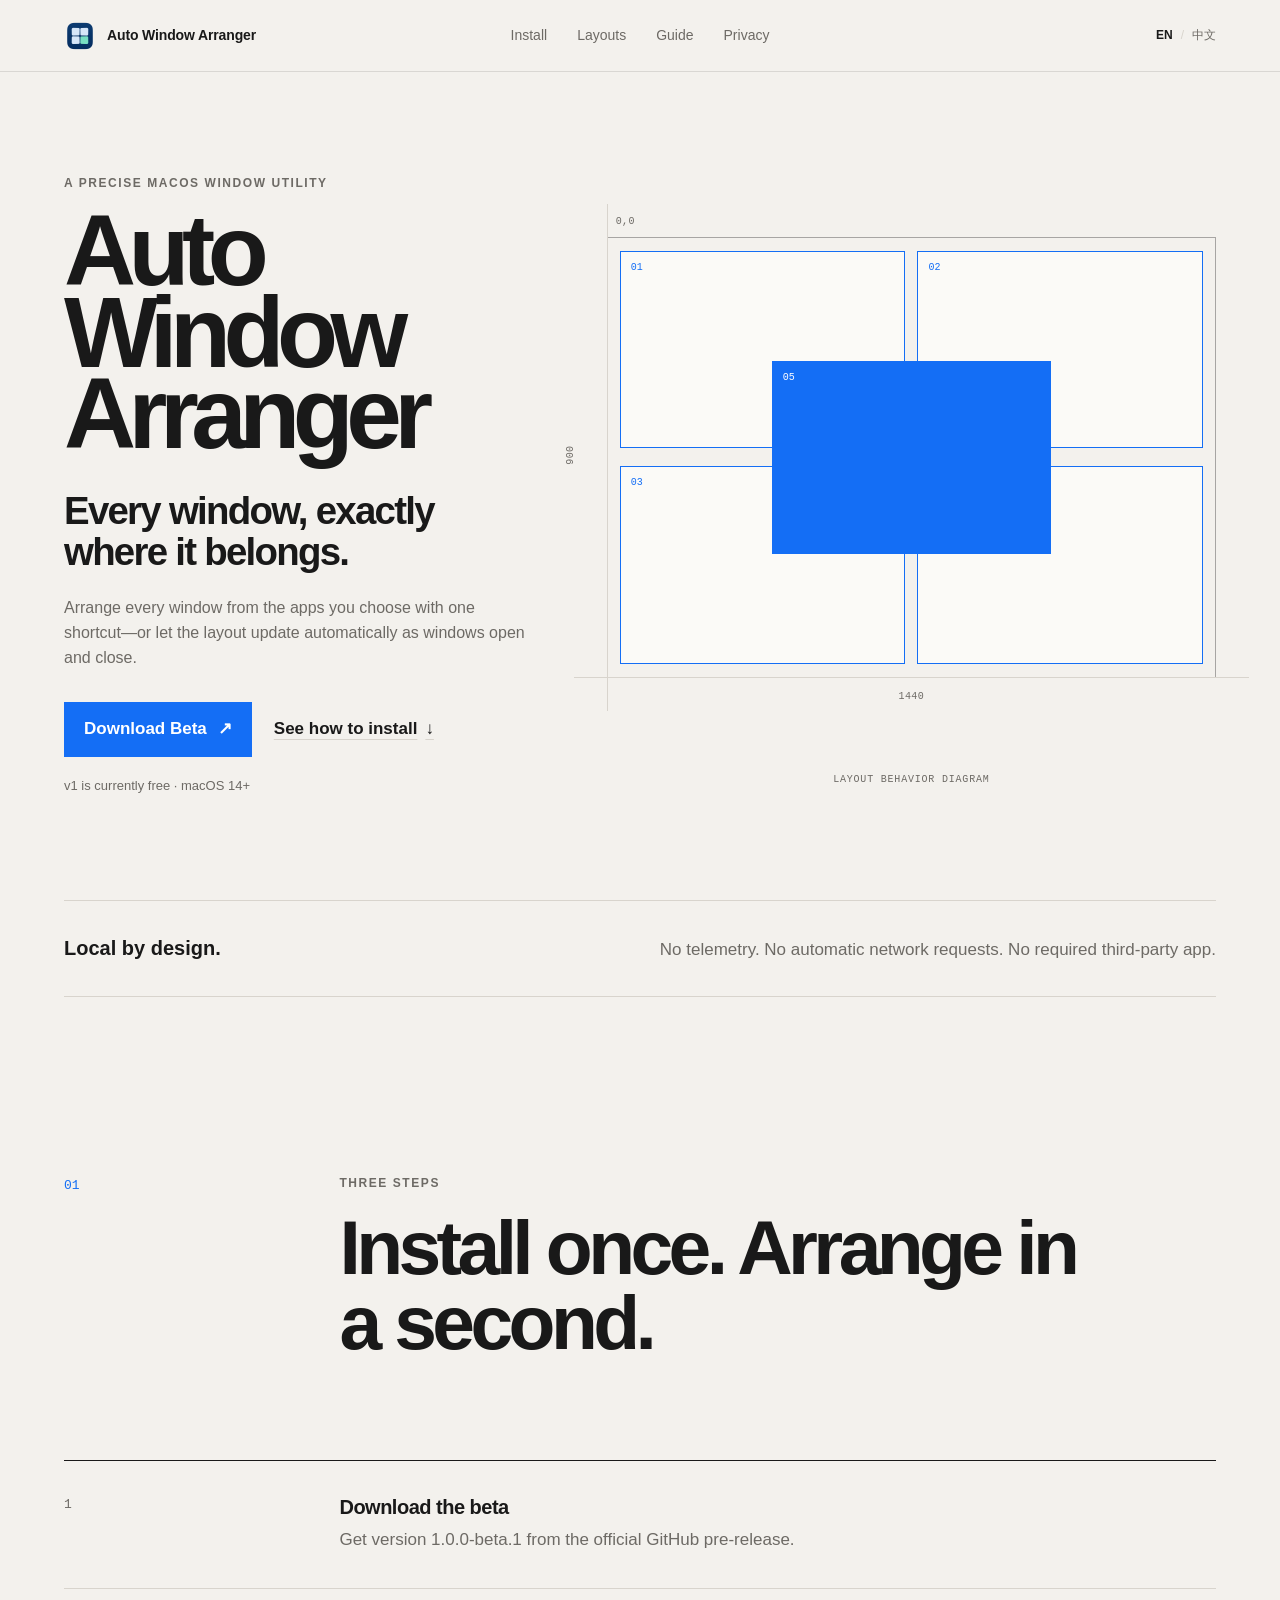
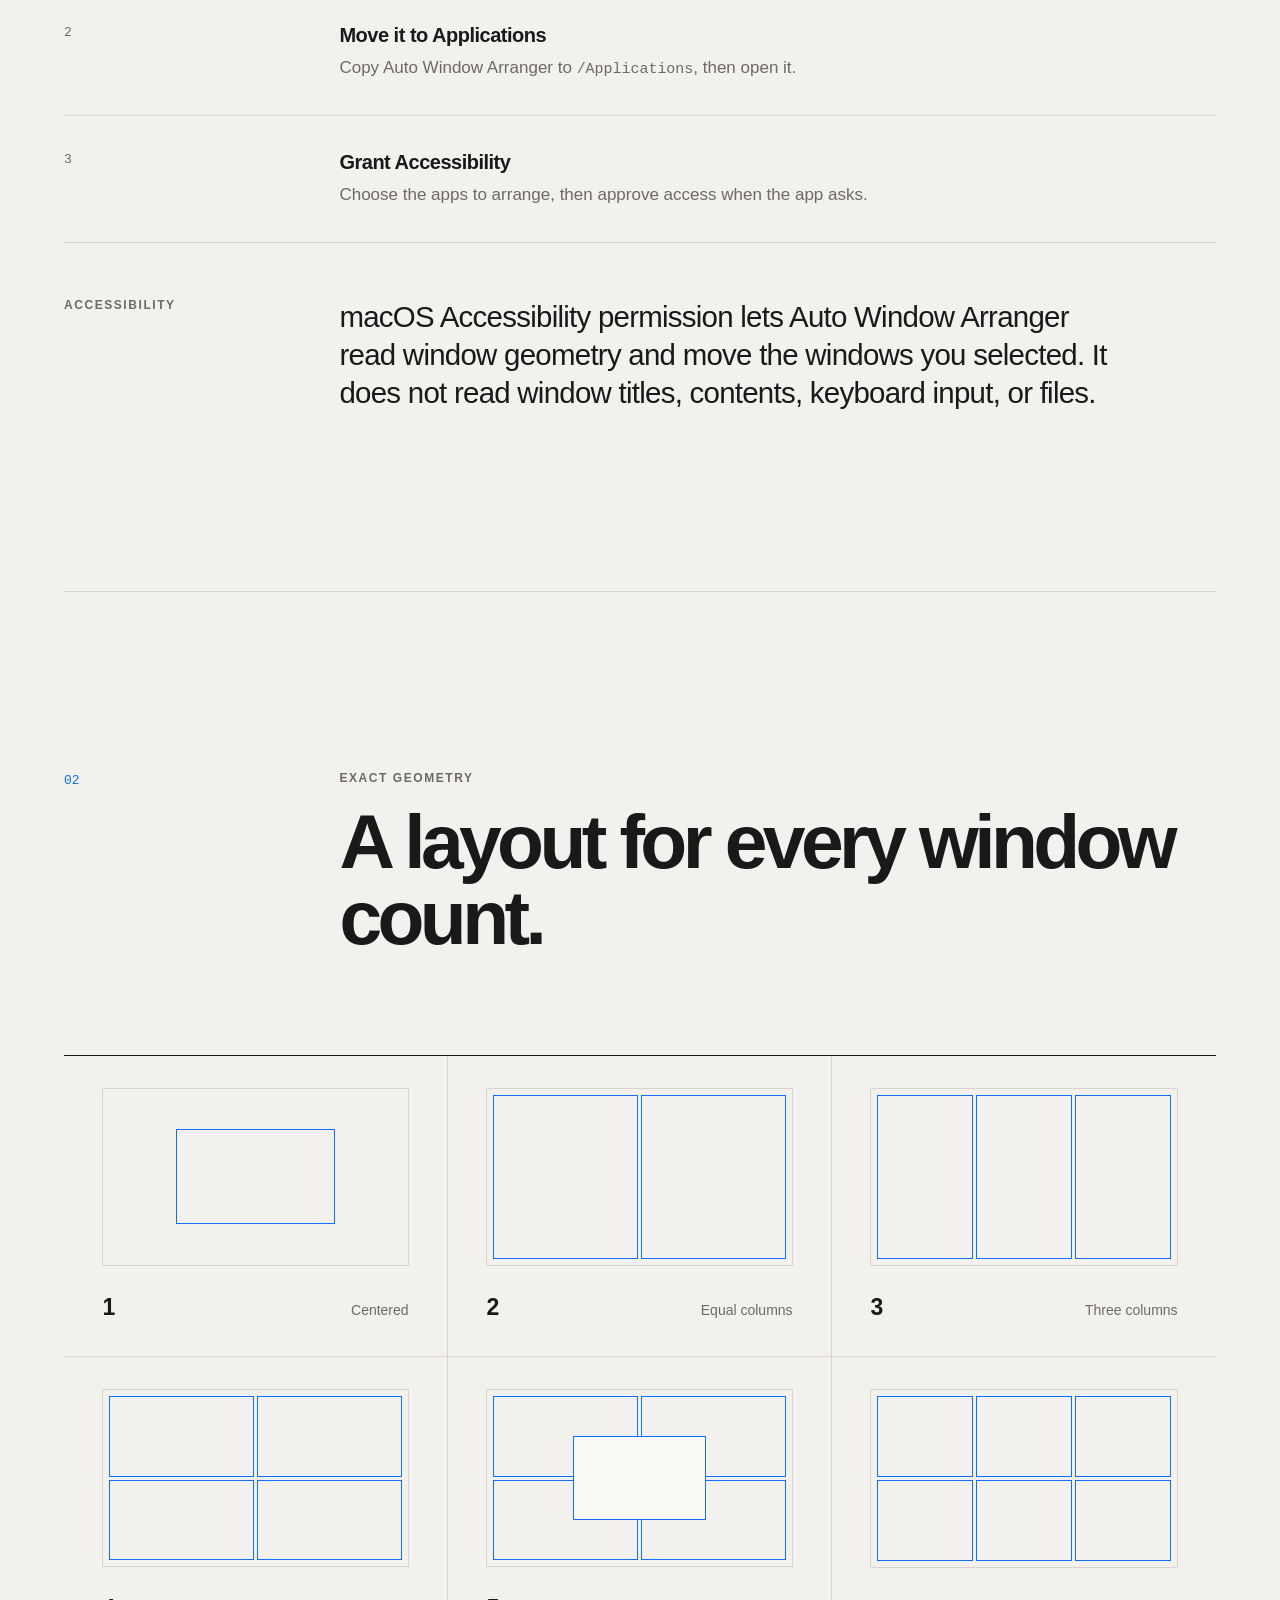
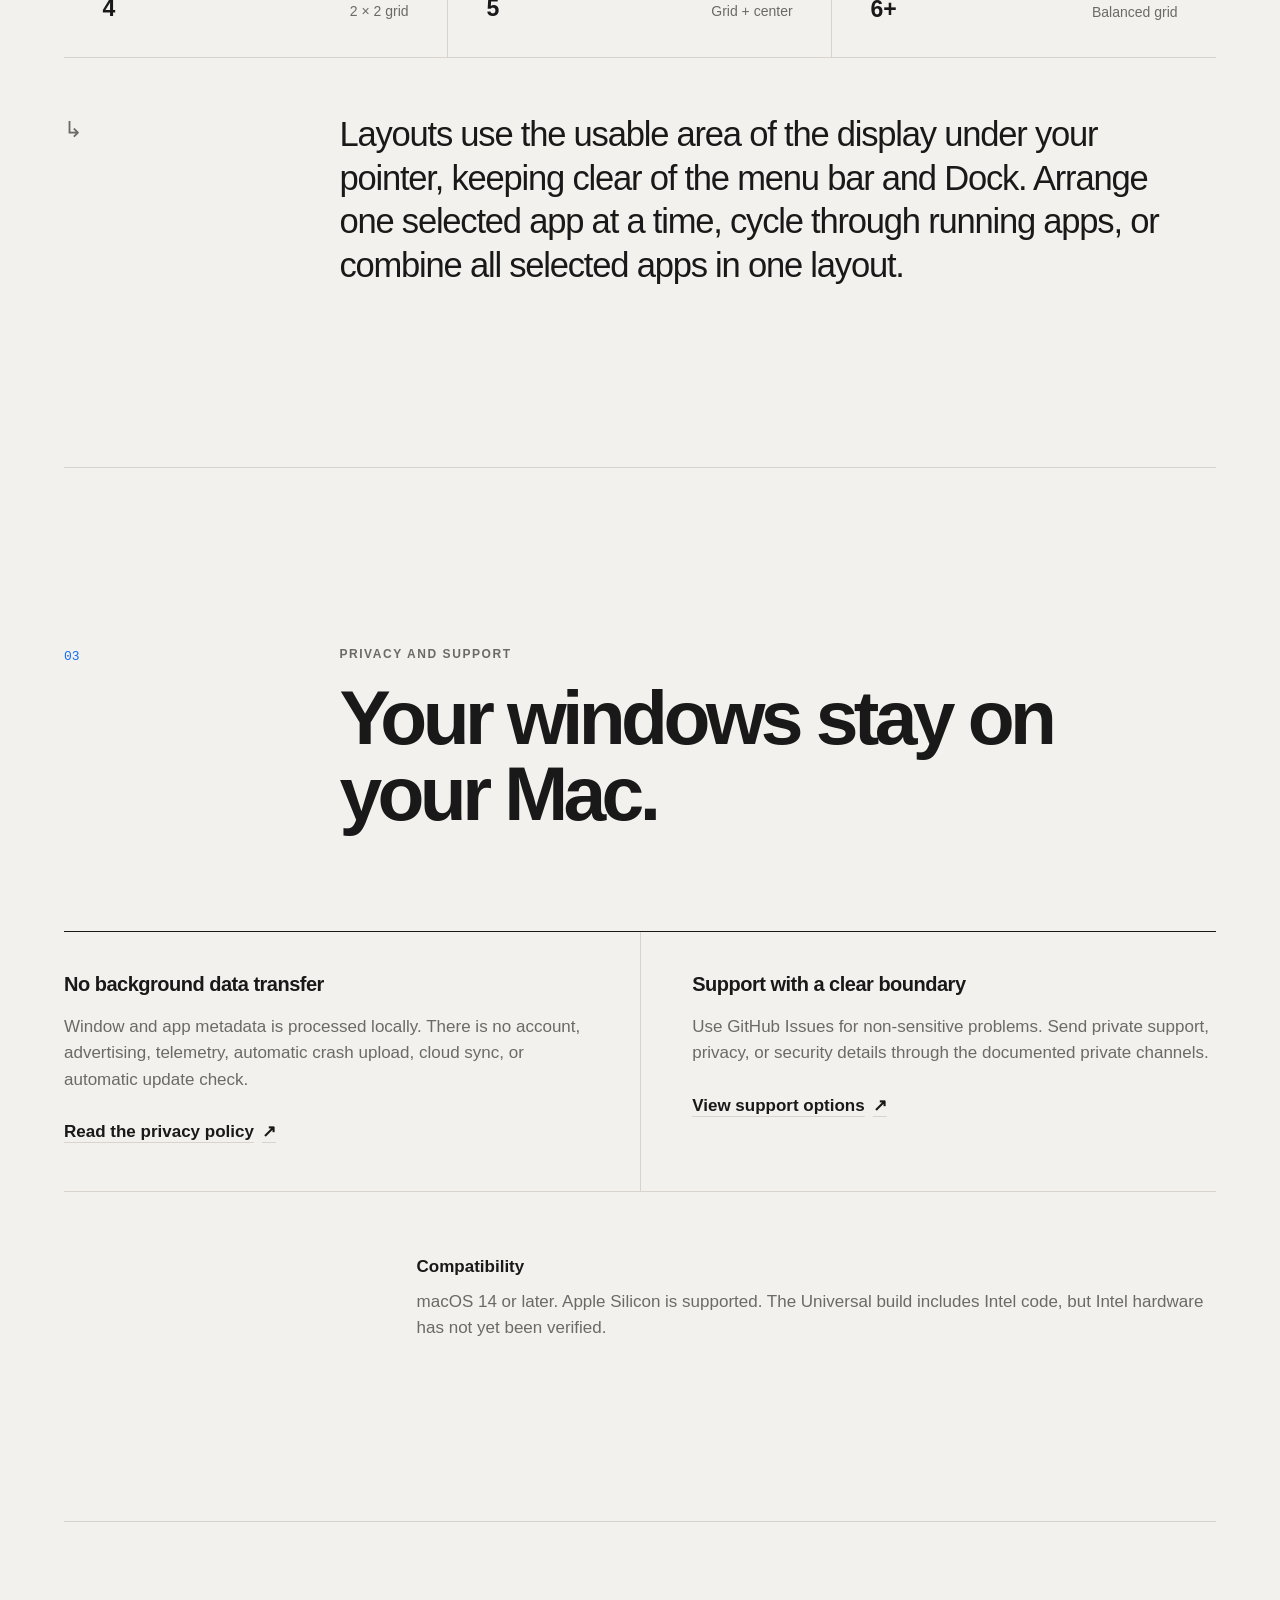
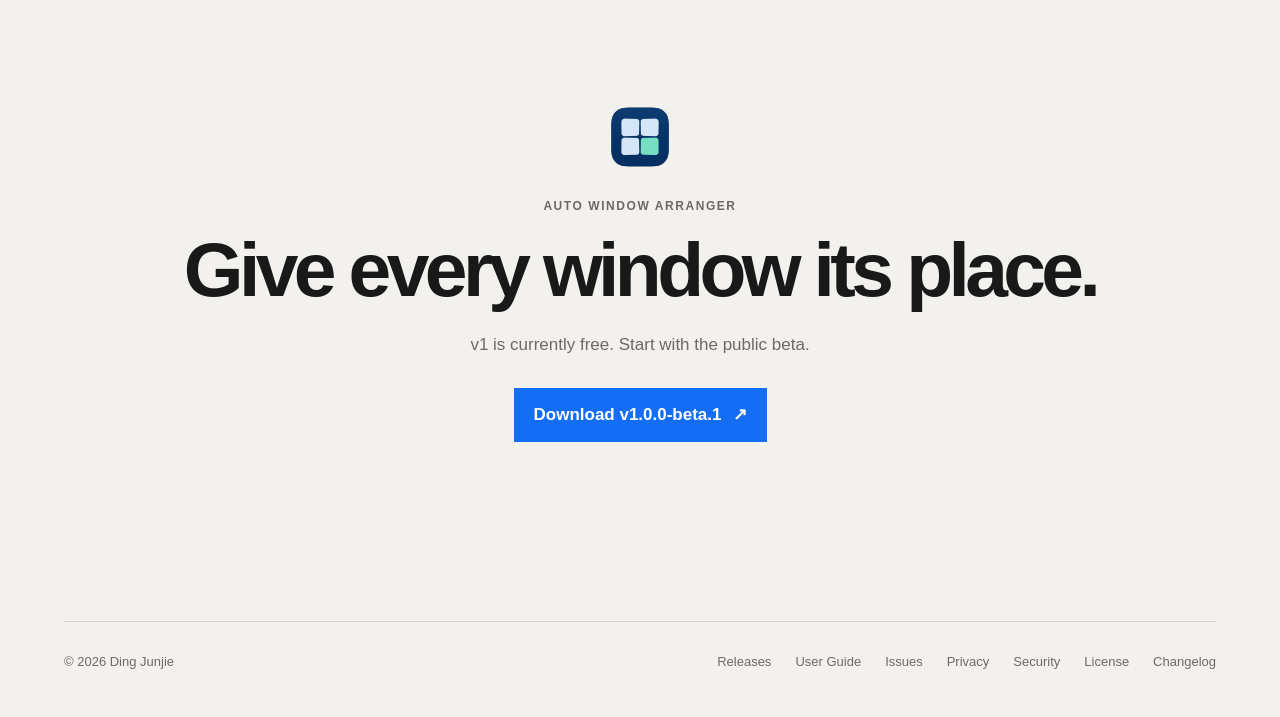
==== commit 763513d2: "Add language-switched documentation pages" ====
--- a/index.html
+++ b/index.html
@@ -1,5 +1,10 @@
 <!doctype html>
-<html lang="en" data-current-language="en">
+<html
+  lang="en"
+  data-current-language="en"
+  data-title-en="Auto Window Arranger — Precise window layouts for macOS"
+  data-title-zh="Auto Window Arranger — 精确排列 macOS 窗口"
+>
   <head>
     <meta charset="utf-8">
     <meta name="viewport" content="width=device-width, initial-scale=1">
@@ -7,6 +12,8 @@
     <meta
       name="description"
       content="Auto Window Arranger precisely arranges the windows of apps you choose on macOS."
+      data-description-en="Auto Window Arranger precisely arranges the windows of apps you choose on macOS."
+      data-description-zh="Auto Window Arranger 精确排列你在 macOS 上所选 App 的窗口。"
     >
     <title>Auto Window Arranger — Precise window layouts for macOS</title>
     <link rel="icon" type="image/png" href="assets/app-icon.png">
@@ -20,12 +27,23 @@
     </a>
 
     <header class="site-header">
-      <a class="wordmark" href="#top" aria-label="Auto Window Arranger home">
+      <a
+        class="wordmark"
+        href="#top"
+        aria-label="Auto Window Arranger home"
+        data-aria-label-en="Auto Window Arranger home"
+        data-aria-label-zh="Auto Window Arranger 首页"
+      >
         <img src="assets/app-icon.png" alt="" width="32" height="32">
         <span>Auto Window Arranger</span>
       </a>
 
-      <nav class="site-nav" aria-label="Primary navigation">
+      <nav
+        class="site-nav"
+        aria-label="Primary navigation"
+        data-aria-label-en="Primary navigation"
+        data-aria-label-zh="主导航"
+      >
         <a href="#install">
           <span data-language="en">Install</span>
           <span data-language="zh">安装</span>
@@ -34,7 +52,7 @@
           <span data-language="en">Layouts</span>
           <span data-language="zh">布局</span>
         </a>
-        <a href="https://github.com/junjie-xyz/auto-window-arranger/blob/main/docs/USER_GUIDE.md">
+        <a href="guide.html">
           <span data-language="en">Guide</span>
           <span data-language="zh">指南</span>
         </a>
@@ -44,7 +62,7 @@
         </a>
       </nav>
 
-      <div class="language-switch" aria-label="Language">
+      <div class="language-switch" aria-label="Language" data-aria-label-en="Language" data-aria-label-zh="语言">
         <button type="button" data-language-option="en" aria-pressed="true">EN</button>
         <span aria-hidden="true">/</span>
         <button type="button" data-language-option="zh" aria-pressed="false">中文</button>
@@ -117,7 +135,7 @@
         </figure>
       </section>
 
-      <section class="fact-line reveal" aria-label="Product facts">
+      <section class="fact-line reveal" aria-label="Product facts" data-aria-label-en="Product facts" data-aria-label-zh="产品信息">
         <p>
           <strong>
             <span data-language="en">Local by design.</span>
@@ -186,7 +204,7 @@
         </ol>
 
         <div class="permission-note reveal">
-          <p class="eyebrow">Accessibility</p>
+          <p class="eyebrow"><span data-language="en">Accessibility</span><span data-language="zh">辅助功能</span></p>
           <p>
             <span data-language="en">
               macOS Accessibility permission lets Auto Window Arranger read window geometry and move
@@ -286,7 +304,7 @@
                 窗口与 App 元数据只在本机处理。应用不含账号、广告、遥测、自动崩溃上传、云同步或自动更新检查。
               </span>
             </p>
-            <a class="text-link" href="https://github.com/junjie-xyz/auto-window-arranger/blob/main/docs/PRIVACY.md">
+            <a class="text-link" href="privacy.html">
               <span data-language="en">Read the privacy policy</span>
               <span data-language="zh">阅读隐私政策</span>
               <span aria-hidden="true">↗</span>
@@ -305,7 +323,7 @@
                 非敏感问题请使用 GitHub Issues；私密支持、隐私或安全信息请通过文档中的私下渠道提交。
               </span>
             </p>
-            <a class="text-link" href="https://github.com/junjie-xyz/auto-window-arranger/blob/main/docs/SUPPORT.md">
+            <a class="text-link" href="support.html">
               <span data-language="en">View support options</span>
               <span data-language="zh">查看支持方式</span>
               <span aria-hidden="true">↗</span>
@@ -354,12 +372,18 @@
 
     <footer class="site-footer">
       <p>© 2026 Ding Junjie</p>
-      <nav aria-label="Footer navigation">
-        <a href="https://github.com/junjie-xyz/auto-window-arranger/releases">Releases</a>
-        <a href="https://github.com/junjie-xyz/auto-window-arranger/blob/main/docs/USER_GUIDE.md">User Guide</a>
-        <a href="https://github.com/junjie-xyz/auto-window-arranger/issues">Issues</a>
-        <a href="https://github.com/junjie-xyz/auto-window-arranger/blob/main/docs/PRIVACY.md">Privacy</a>
-        <a href="https://github.com/junjie-xyz/auto-window-arranger/blob/main/SECURITY.md">Security</a>
+      <nav
+        aria-label="Footer navigation"
+        data-aria-label-en="Footer navigation"
+        data-aria-label-zh="页脚导航"
+      >
+        <a href="https://github.com/junjie-xyz/auto-window-arranger/releases"><span data-language="en">Releases</span><span data-language="zh">发布</span></a>
+        <a href="guide.html"><span data-language="en">User Guide</span><span data-language="zh">使用指南</span></a>
+        <a href="https://github.com/junjie-xyz/auto-window-arranger/issues"><span data-language="en">Issues</span><span data-language="zh">问题反馈</span></a>
+        <a href="privacy.html"><span data-language="en">Privacy</span><span data-language="zh">隐私</span></a>
+        <a href="security.html"><span data-language="en">Security</span><span data-language="zh">安全</span></a>
+        <a href="license.html"><span data-language="en">License</span><span data-language="zh">许可</span></a>
+        <a href="changelog.html"><span data-language="en">Changelog</span><span data-language="zh">变更记录</span></a>
       </nav>
     </footer>
   </body>
--- a/styles.css
+++ b/styles.css
@@ -52,7 +52,7 @@
 }
 
 html[data-current-language="zh"] [data-language="zh"] {
-  display: inline;
+  display: revert;
 }
 
 .skip-link {
@@ -701,6 +701,101 @@
   gap: 24px;
 }
 
+.document-shell {
+  width: min(100% - (var(--page-gutter) * 2), 1080px);
+  margin-inline: auto;
+  padding: clamp(72px, 10vw, 128px) 0 clamp(110px, 14vw, 180px);
+}
+
+.document-hero {
+  display: grid;
+  grid-template-columns: minmax(120px, 0.28fr) 1fr;
+  gap: 30px;
+  padding-bottom: clamp(56px, 8vw, 92px);
+}
+
+.document-hero h1 {
+  max-width: 820px;
+  font-size: clamp(48px, 7vw, 88px);
+  font-weight: 660;
+  letter-spacing: -0.065em;
+  line-height: 0.96;
+}
+
+.document-lead {
+  max-width: 720px;
+  margin: 28px 0 0;
+  color: var(--muted);
+  font-size: clamp(18px, 2vw, 24px);
+  letter-spacing: -0.02em;
+}
+
+.document-content {
+  max-width: 800px;
+  margin-left: calc(28% + 30px);
+}
+
+.document-content section {
+  padding: 42px 0 46px;
+  border-top: 1px solid var(--line);
+}
+
+.document-content section:first-child {
+  border-top-color: var(--ink);
+}
+
+.document-content h2 {
+  margin: 0 0 24px;
+  font-size: clamp(29px, 3vw, 40px);
+  font-weight: 640;
+  letter-spacing: -0.045em;
+  line-height: 1.08;
+}
+
+.document-content h3 {
+  margin: 30px 0 12px;
+  font-size: 18px;
+}
+
+.document-content p,
+.document-content ul,
+.document-content ol {
+  margin-top: 0;
+  margin-bottom: 18px;
+}
+
+.document-content ul,
+.document-content ol {
+  padding-left: 1.35em;
+}
+
+.document-content li + li {
+  margin-top: 8px;
+}
+
+.document-content a {
+  color: var(--accent-dark);
+  text-decoration-color: rgba(7, 88, 202, 0.35);
+  text-underline-offset: 4px;
+}
+
+.document-content pre {
+  overflow-x: auto;
+  margin: 20px 0;
+  padding: 18px 20px;
+  border-left: 2px solid var(--accent);
+  background: var(--surface);
+}
+
+.document-content pre code {
+  font-size: 14px;
+}
+
+.document-meta {
+  color: var(--muted);
+  font-size: 14px;
+}
+
 .motion-ready .window-tile {
   opacity: 0;
   transform: translateY(18px) scale(0.985);
@@ -867,6 +962,15 @@
 
   .compatibility {
     padding-left: 0;
+  }
+
+  .document-hero {
+    grid-template-columns: 1fr;
+    gap: 18px;
+  }
+
+  .document-content {
+    margin-left: 0;
   }
 
   .site-footer {
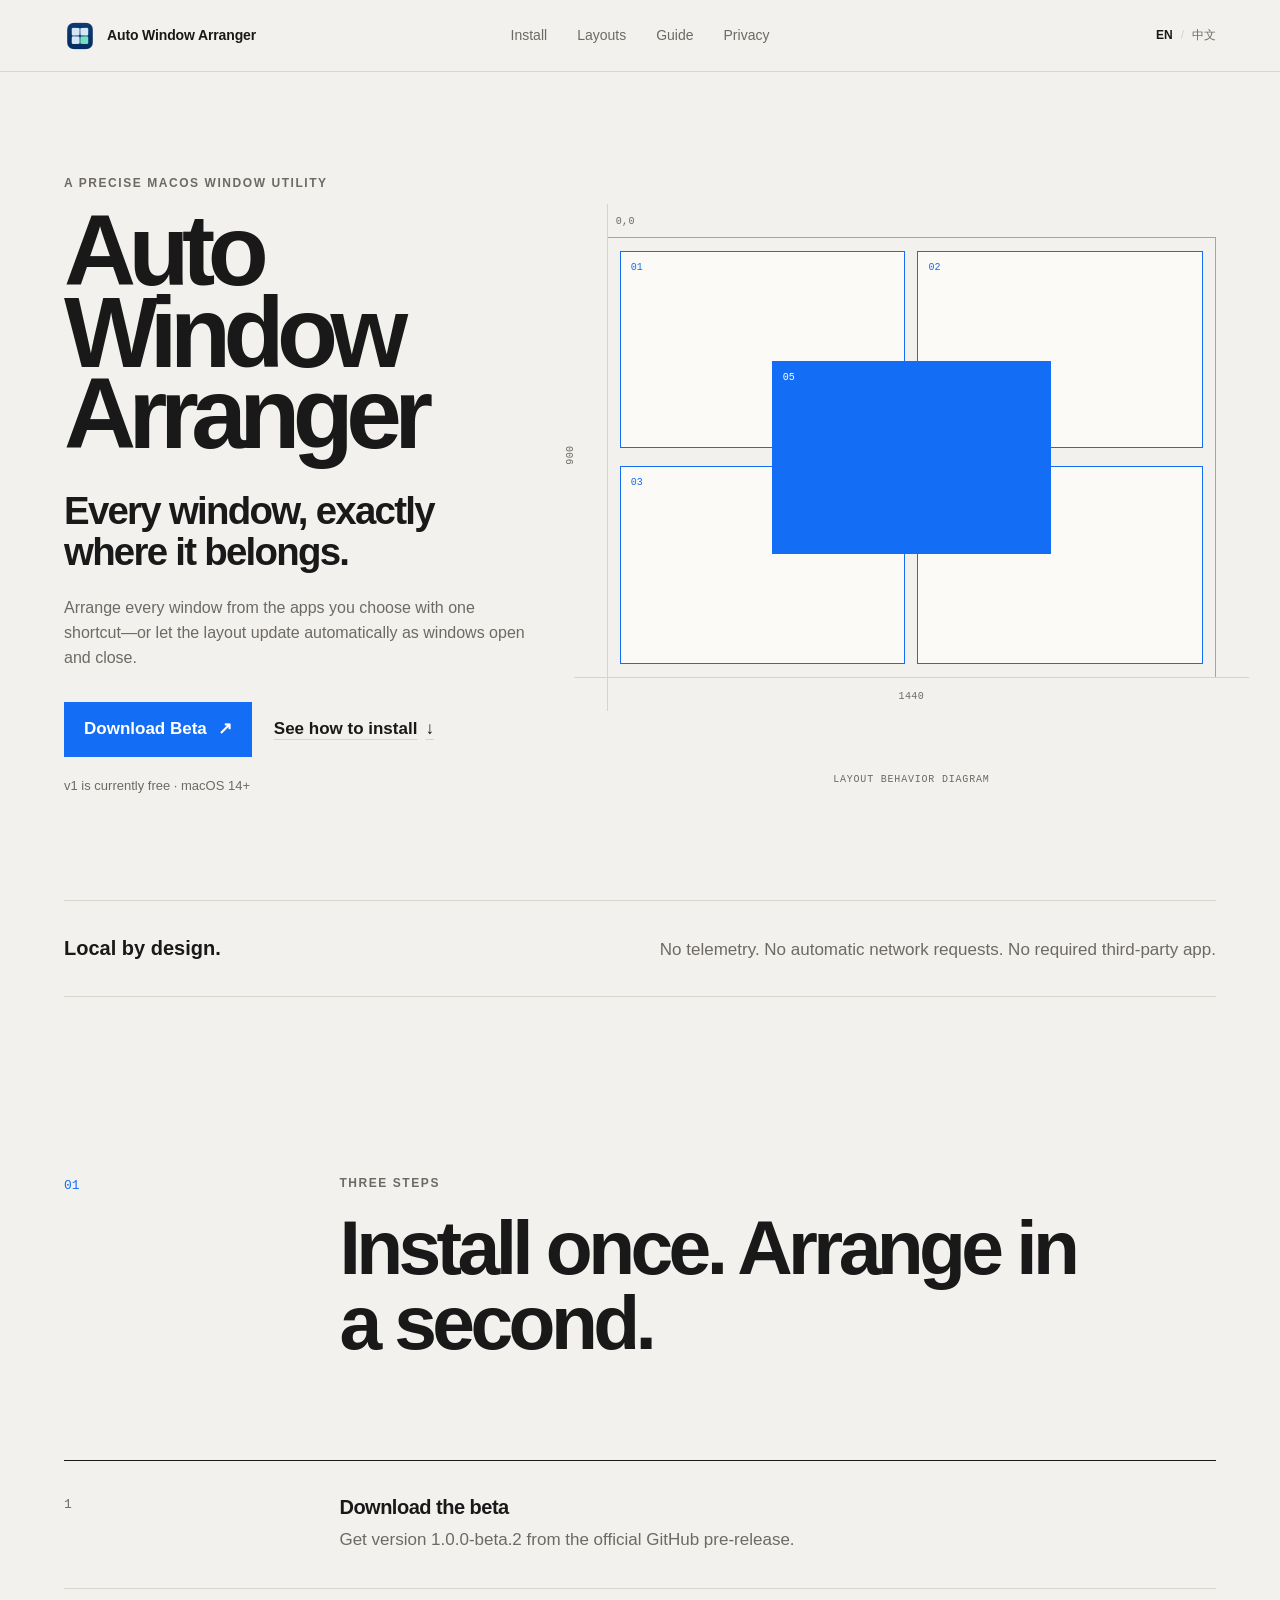
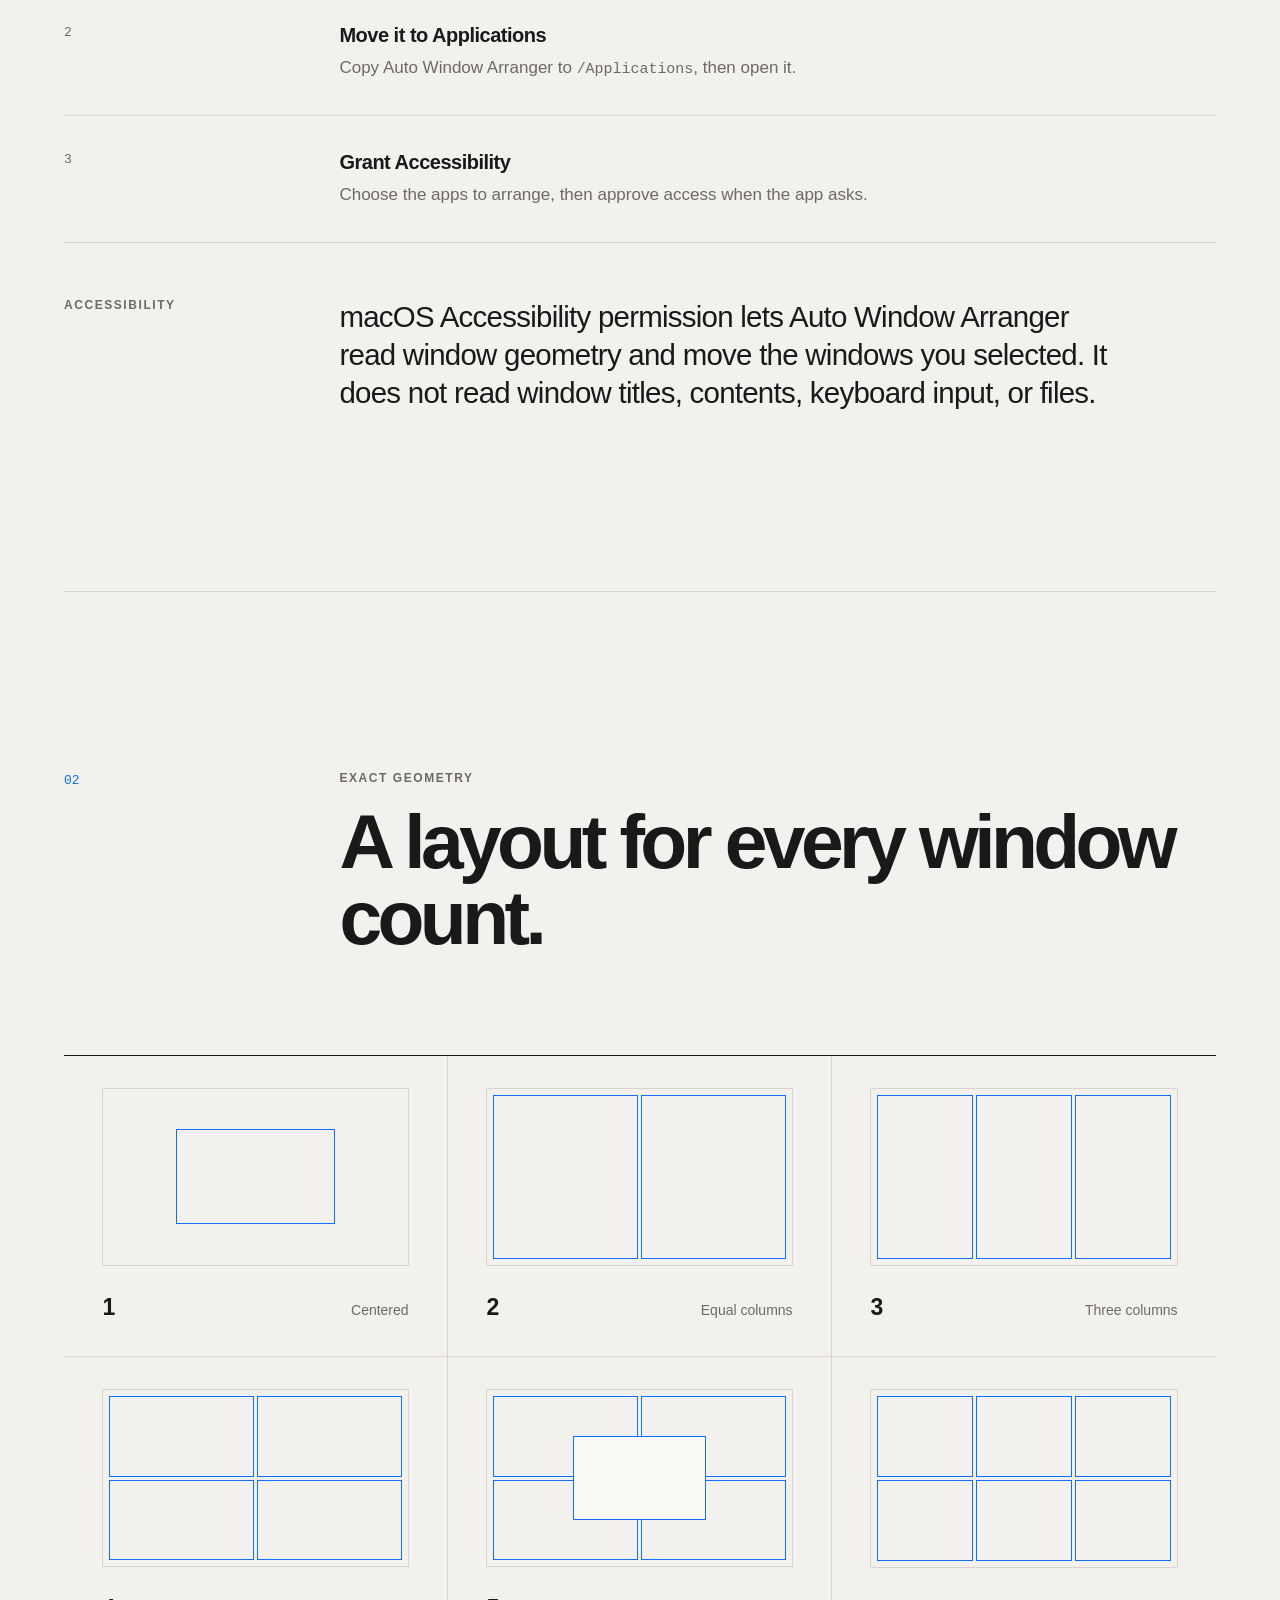
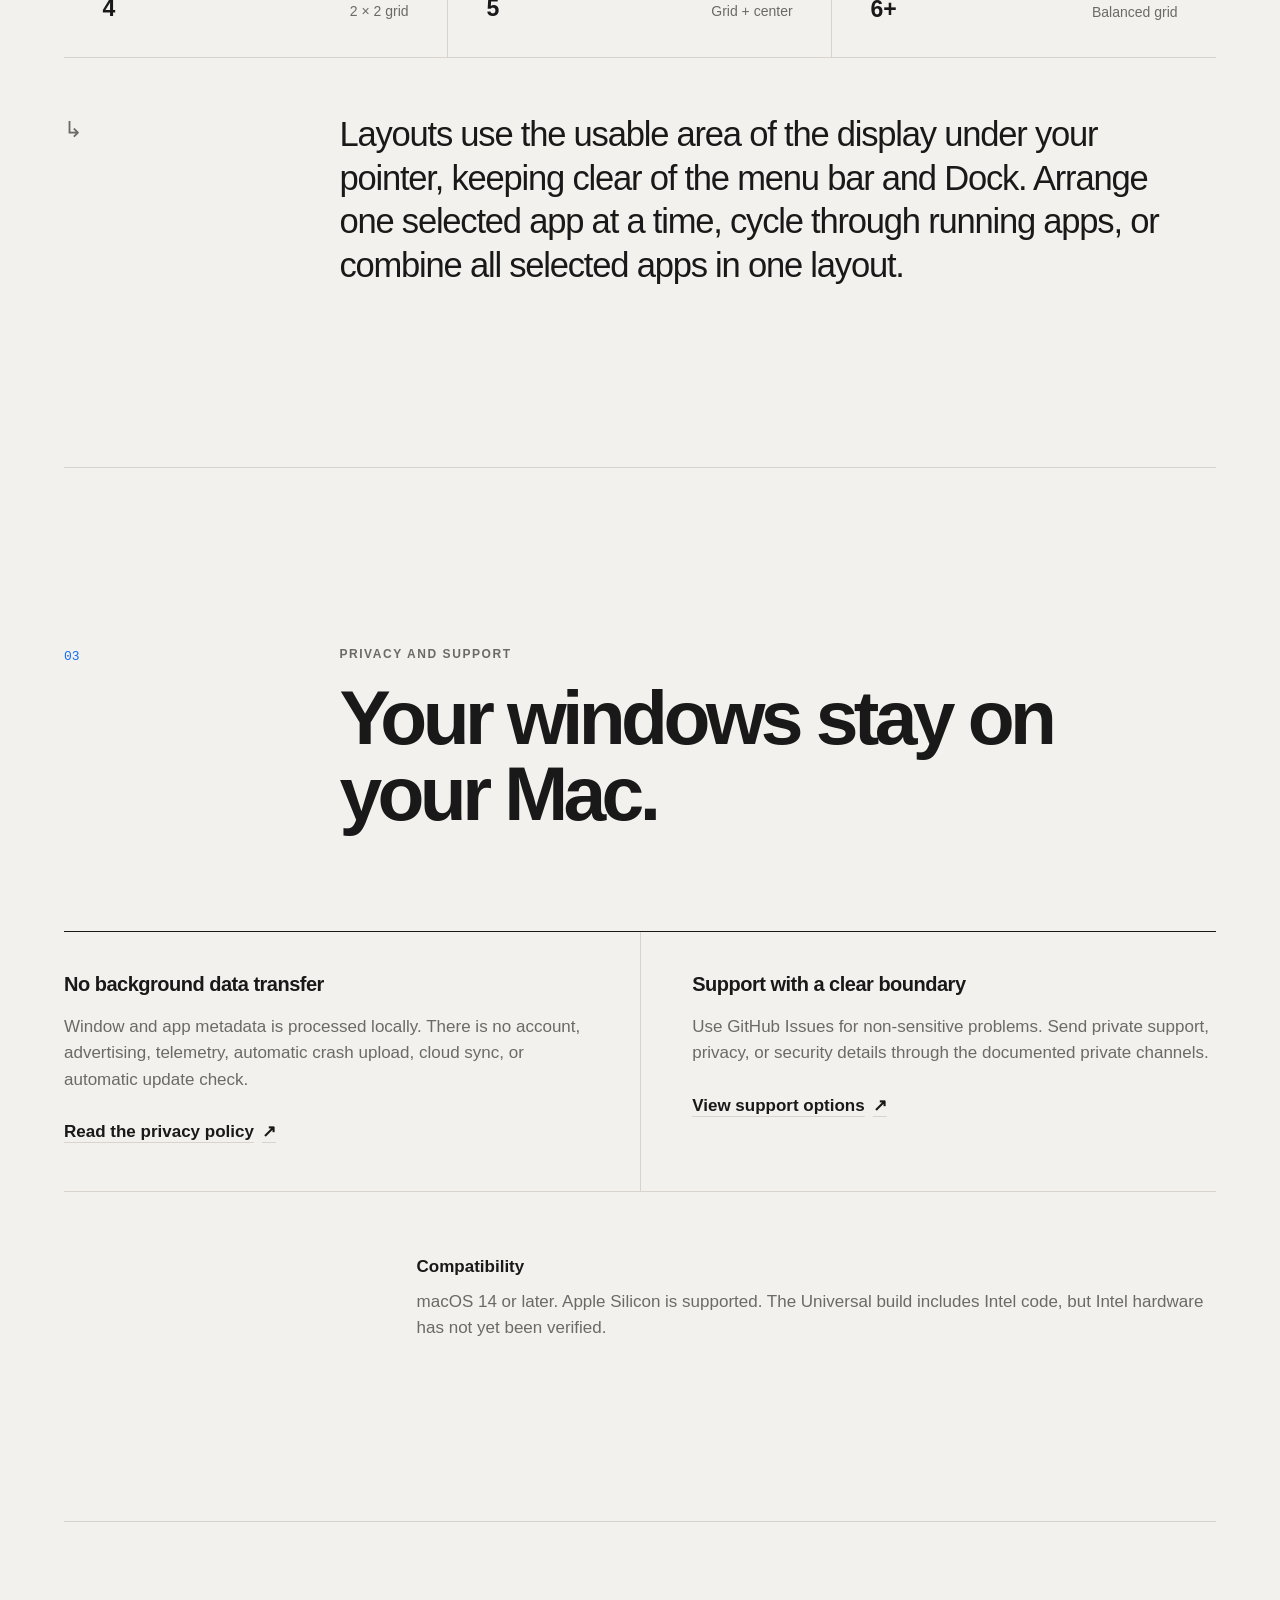
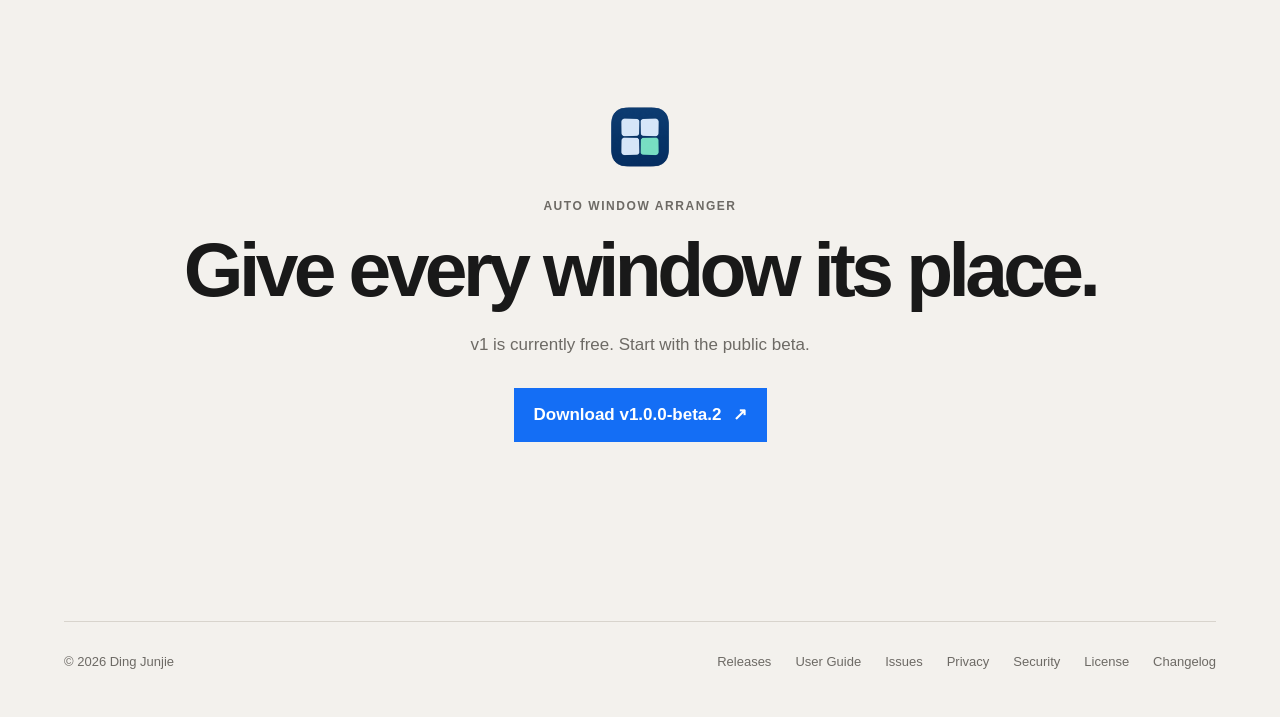
==== commit fb8aee18: "Publish 1.0.0 beta 2 documentation" ====
--- a/index.html
+++ b/index.html
@@ -93,7 +93,7 @@
           <div class="hero-actions">
             <a
               class="button button-primary"
-              href="https://github.com/junjie-xyz/auto-window-arranger/releases/tag/v1.0.0-beta.1"
+              href="https://github.com/junjie-xyz/auto-window-arranger/releases/tag/v1.0.0-beta.2"
             >
               <span data-language="en">Download Beta</span>
               <span data-language="zh">下载 Beta</span>
@@ -170,8 +170,8 @@
                 <span data-language="zh">下载 Beta</span>
               </h3>
               <p>
-                <span data-language="en">Get version 1.0.0-beta.1 from the official GitHub pre-release.</span>
-                <span data-language="zh">从官方 GitHub 预发布页面获取 1.0.0-beta.1。</span>
+                <span data-language="en">Get version 1.0.0-beta.2 from the official GitHub pre-release.</span>
+                <span data-language="zh">从官方 GitHub 预发布页面获取 1.0.0-beta.2。</span>
               </p>
             </div>
           </li>
@@ -361,10 +361,10 @@
         </p>
         <a
           class="button button-primary"
-          href="https://github.com/junjie-xyz/auto-window-arranger/releases/tag/v1.0.0-beta.1"
+          href="https://github.com/junjie-xyz/auto-window-arranger/releases/tag/v1.0.0-beta.2"
         >
-          <span data-language="en">Download v1.0.0-beta.1</span>
-          <span data-language="zh">下载 v1.0.0-beta.1</span>
+          <span data-language="en">Download v1.0.0-beta.2</span>
+          <span data-language="zh">下载 v1.0.0-beta.2</span>
           <span aria-hidden="true">↗</span>
         </a>
       </section>
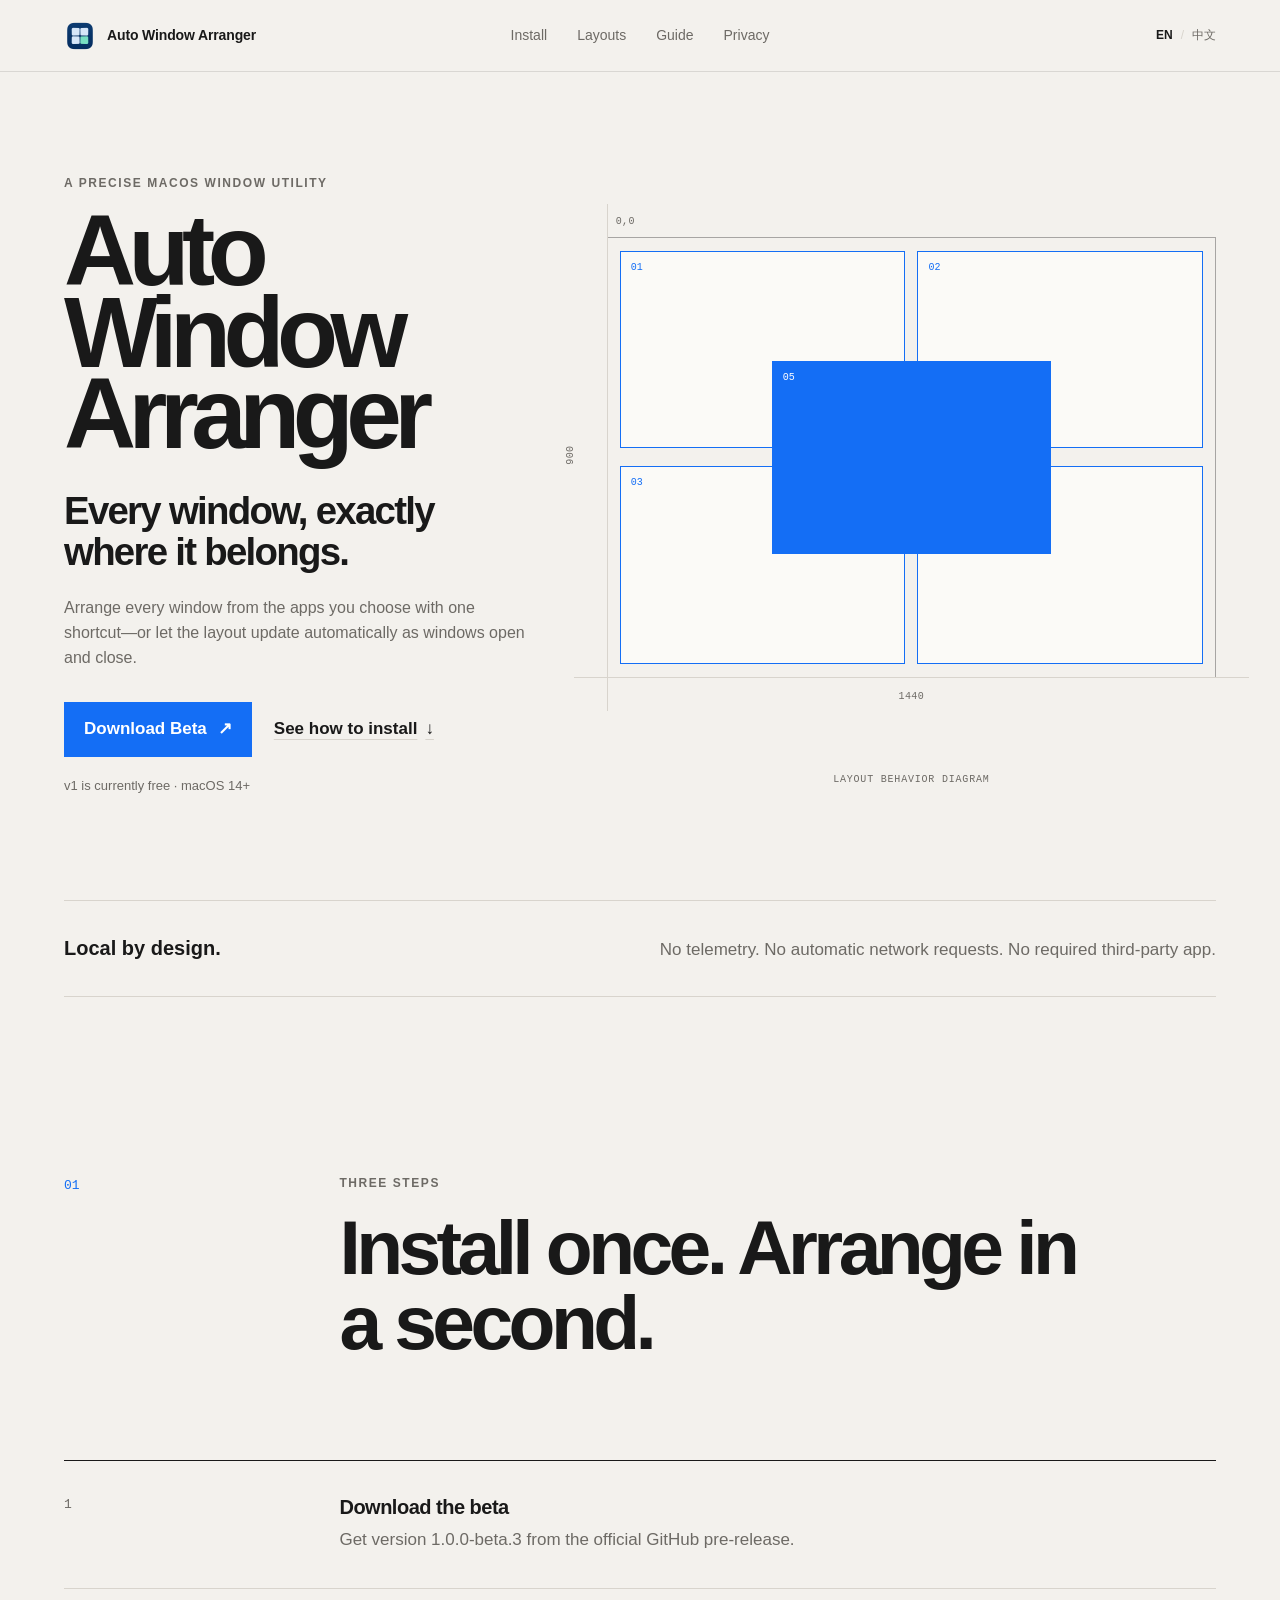
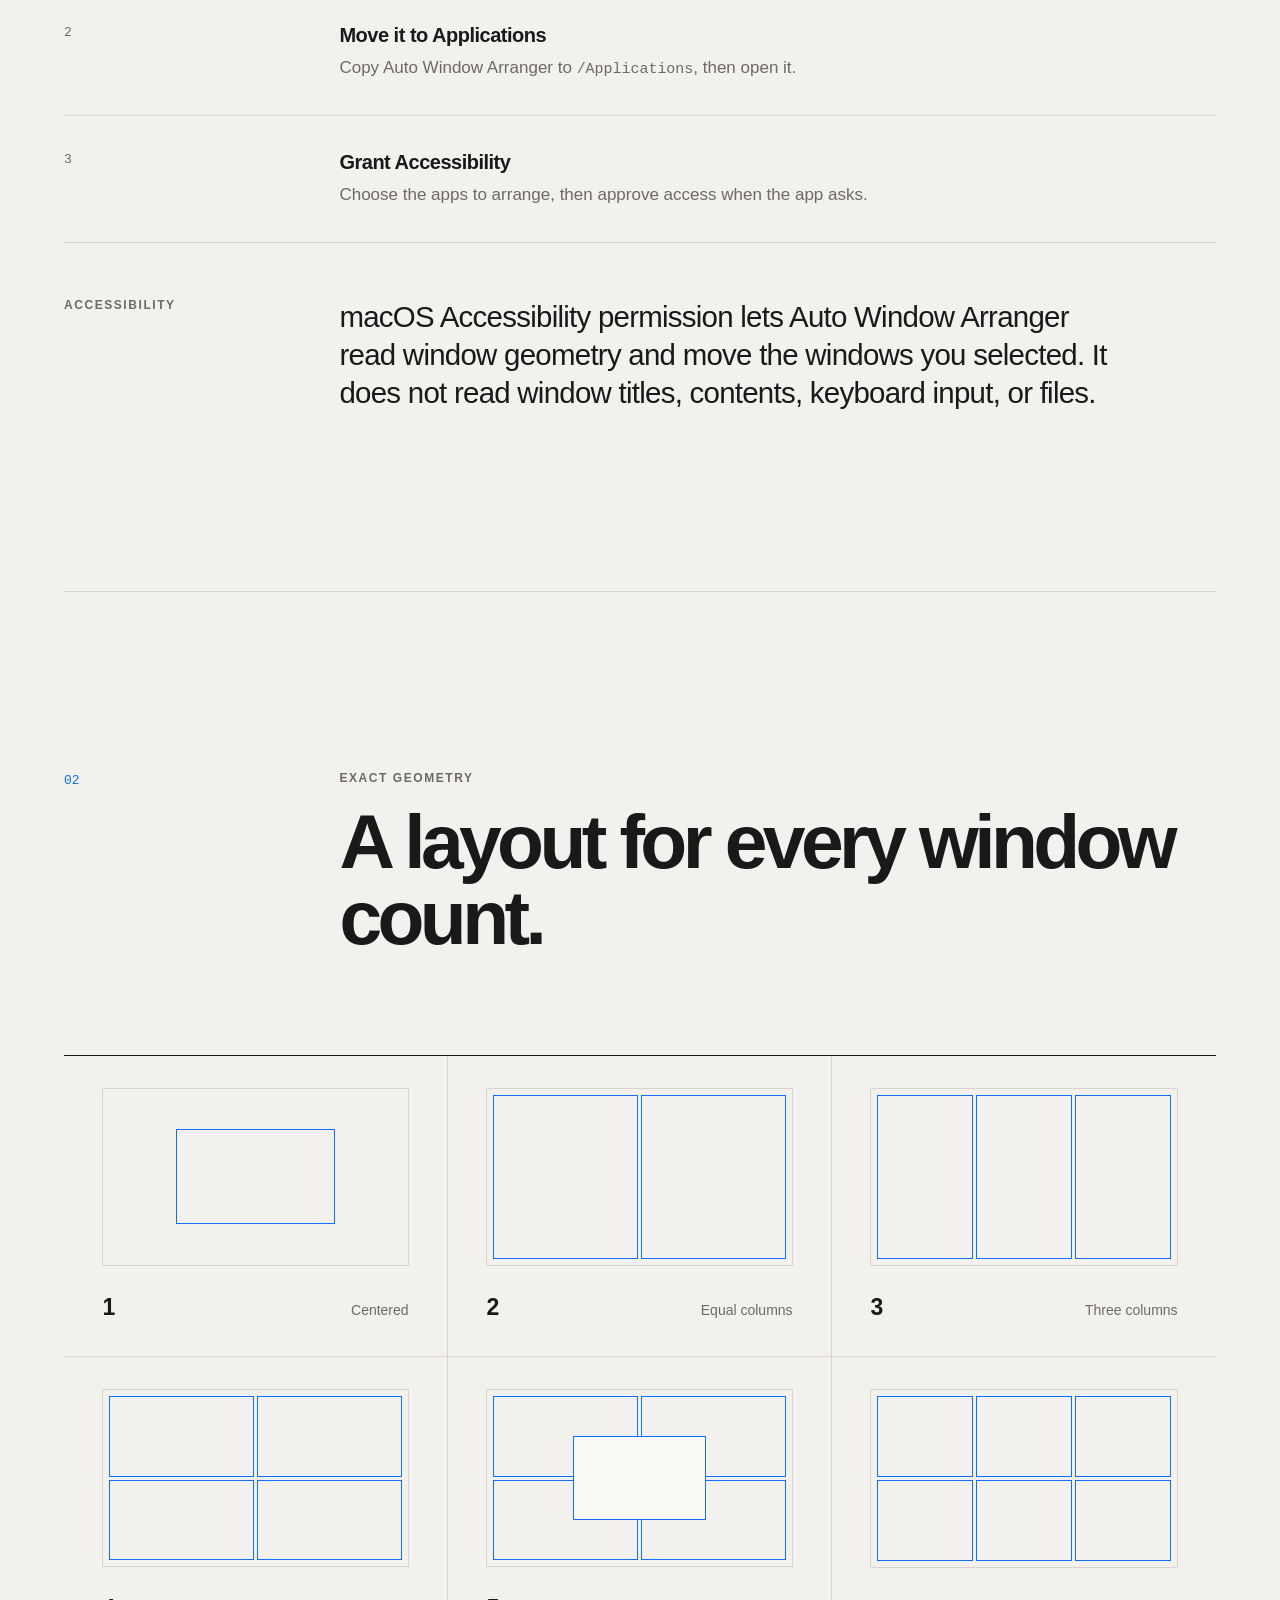
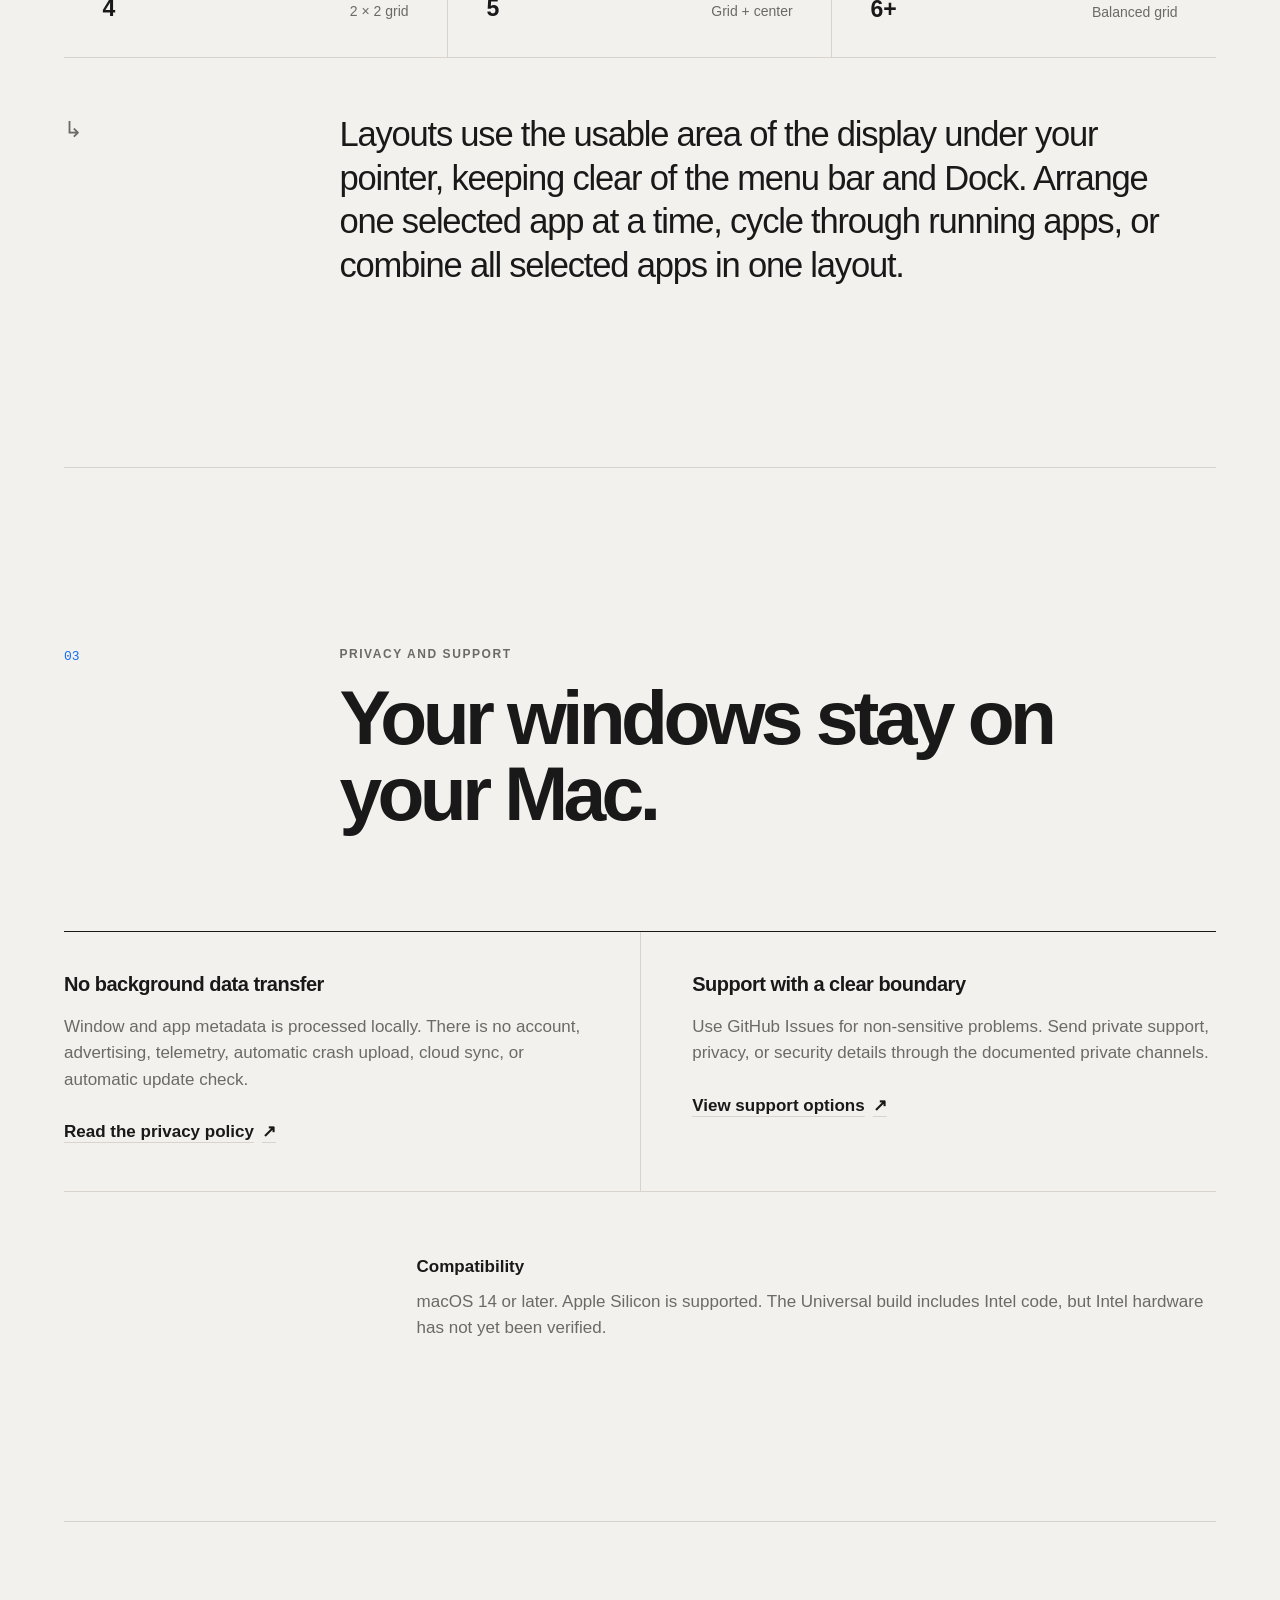
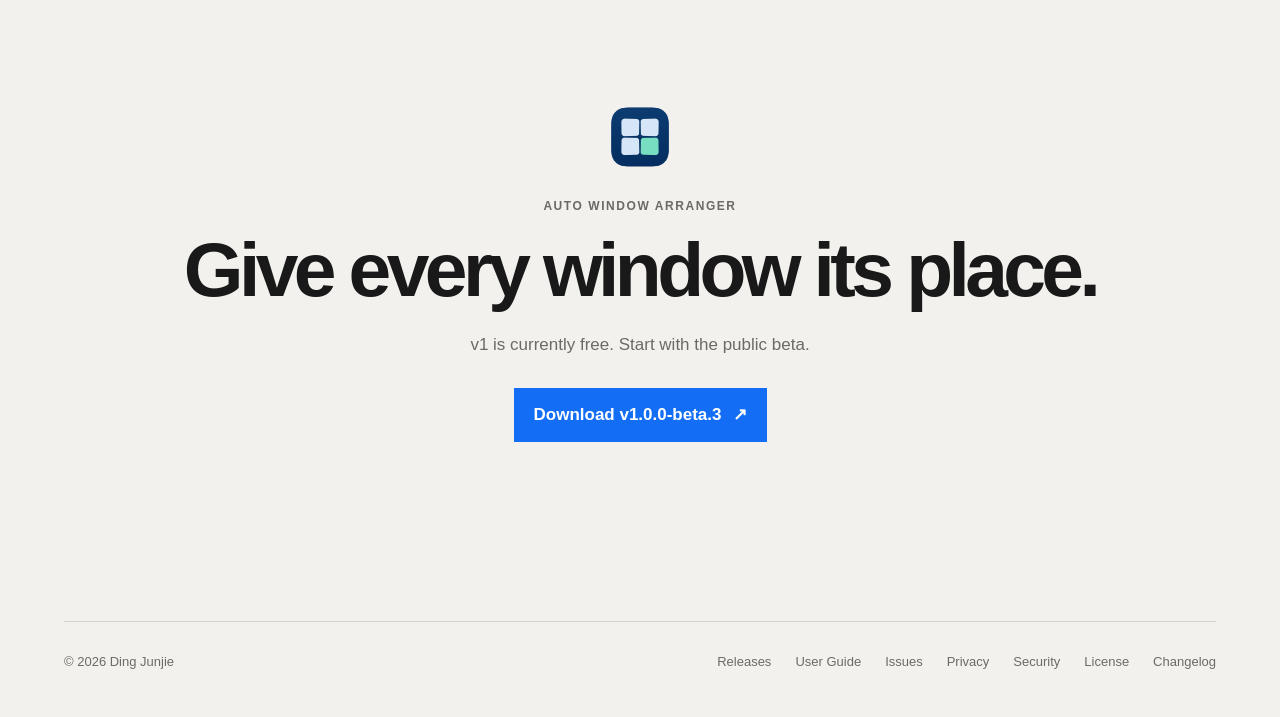
==== commit e3472c92: "Publish 1.0.0 beta 3 documentation" ====
--- a/index.html
+++ b/index.html
@@ -93,7 +93,7 @@
           <div class="hero-actions">
             <a
               class="button button-primary"
-              href="https://github.com/junjie-xyz/auto-window-arranger/releases/tag/v1.0.0-beta.2"
+              href="https://github.com/junjie-xyz/auto-window-arranger/releases/tag/v1.0.0-beta.3"
             >
               <span data-language="en">Download Beta</span>
               <span data-language="zh">下载 Beta</span>
@@ -170,8 +170,8 @@
                 <span data-language="zh">下载 Beta</span>
               </h3>
               <p>
-                <span data-language="en">Get version 1.0.0-beta.2 from the official GitHub pre-release.</span>
-                <span data-language="zh">从官方 GitHub 预发布页面获取 1.0.0-beta.2。</span>
+                <span data-language="en">Get version 1.0.0-beta.3 from the official GitHub pre-release.</span>
+                <span data-language="zh">从官方 GitHub 预发布页面获取 1.0.0-beta.3。</span>
               </p>
             </div>
           </li>
@@ -361,10 +361,10 @@
         </p>
         <a
           class="button button-primary"
-          href="https://github.com/junjie-xyz/auto-window-arranger/releases/tag/v1.0.0-beta.2"
+          href="https://github.com/junjie-xyz/auto-window-arranger/releases/tag/v1.0.0-beta.3"
         >
-          <span data-language="en">Download v1.0.0-beta.2</span>
-          <span data-language="zh">下载 v1.0.0-beta.2</span>
+          <span data-language="en">Download v1.0.0-beta.3</span>
+          <span data-language="zh">下载 v1.0.0-beta.3</span>
           <span aria-hidden="true">↗</span>
         </a>
       </section>
